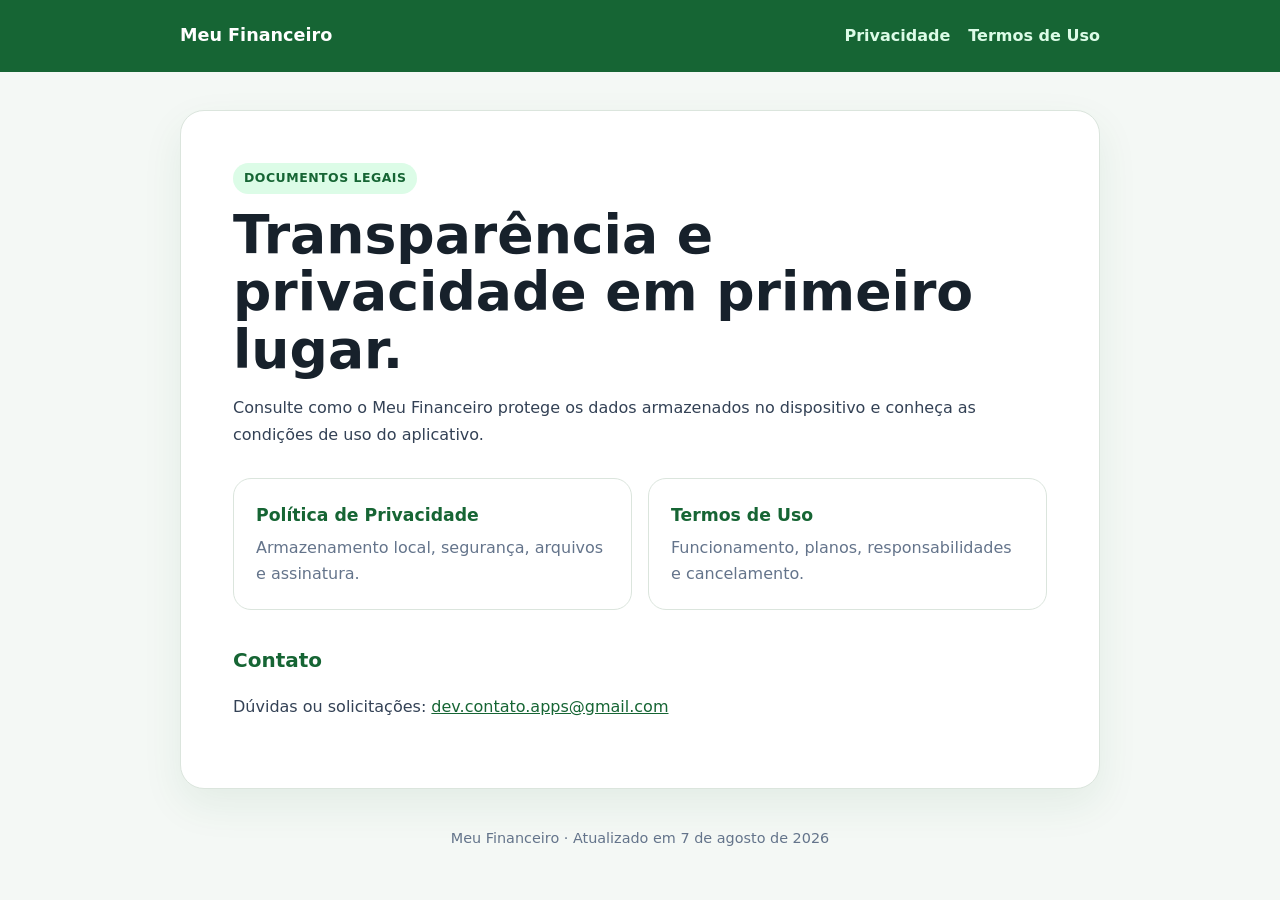
==== index.html @ 3525b660 "Publica política de privacidade e termos de uso" ====
<!doctype html>
<html lang="pt-BR">
<head>
  <meta charset="utf-8">
  <meta name="viewport" content="width=device-width, initial-scale=1">
  <meta name="description" content="Política de Privacidade e Termos de Uso do aplicativo Meu Financeiro.">
  <title>Meu Financeiro — Documentos legais</title>
  <link rel="stylesheet" href="./styles.css">
</head>
<body>
  <header><div class="header-inner"><a class="brand" href="./">Meu Financeiro</a><nav aria-label="Documentos"><a href="./privacidade/">Privacidade</a><a href="./termos/">Termos de Uso</a></nav></div></header>
  <main>
    <span class="eyebrow">Documentos legais</span>
    <h1>Transparência e privacidade em primeiro lugar.</h1>
    <p>Consulte como o Meu Financeiro protege os dados armazenados no dispositivo e conheça as condições de uso do aplicativo.</p>
    <div class="cards">
      <a class="card" href="./privacidade/"><strong>Política de Privacidade</strong><span>Armazenamento local, segurança, arquivos e assinatura.</span></a>
      <a class="card" href="./termos/"><strong>Termos de Uso</strong><span>Funcionamento, planos, responsabilidades e cancelamento.</span></a>
    </div>
    <h2>Contato</h2>
    <p>Dúvidas ou solicitações: <a href="mailto:dev.contato.apps@gmail.com">dev.contato.apps@gmail.com</a></p>
  </main>
  <footer>Meu Financeiro · Atualizado em 7 de agosto de 2026</footer>
</body>
</html>
---- styles.css ----
:root {
  color-scheme: light;
  --green: #166534;
  --green-light: #dcfce7;
  --ink: #17212b;
  --muted: #64748b;
  --line: #dbe5dd;
  --paper: #ffffff;
  --background: #f4f8f5;
}

* { box-sizing: border-box; }

body {
  margin: 0;
  background: var(--background);
  color: var(--ink);
  font-family: Inter, ui-sans-serif, system-ui, -apple-system, BlinkMacSystemFont, "Segoe UI", sans-serif;
  line-height: 1.65;
}

header {
  background: var(--green);
  color: white;
}

.header-inner,
main,
footer {
  width: min(920px, calc(100% - 32px));
  margin: 0 auto;
}

.header-inner {
  display: flex;
  align-items: center;
  justify-content: space-between;
  gap: 20px;
  min-height: 72px;
}

.brand {
  color: white;
  font-size: 1.1rem;
  font-weight: 800;
  text-decoration: none;
}

nav { display: flex; gap: 18px; }
nav a { color: #dcfce7; font-weight: 700; text-decoration: none; }
nav a:hover, nav a:focus-visible { color: white; text-decoration: underline; }

main {
  margin-top: 38px;
  margin-bottom: 38px;
  padding: clamp(24px, 5vw, 52px);
  background: var(--paper);
  border: 1px solid var(--line);
  border-radius: 24px;
  box-shadow: 0 16px 40px rgba(22, 101, 52, 0.08);
}

.eyebrow {
  display: inline-block;
  margin-bottom: 12px;
  padding: 5px 11px;
  border-radius: 999px;
  background: var(--green-light);
  color: var(--green);
  font-size: 0.78rem;
  font-weight: 800;
  letter-spacing: 0.04em;
  text-transform: uppercase;
}

h1 { margin: 0 0 12px; font-size: clamp(2rem, 6vw, 3.35rem); line-height: 1.08; }
h2 { margin-top: 34px; color: var(--green); font-size: 1.25rem; }
p, li { color: #334155; }
.updated { color: var(--muted); font-size: 0.92rem; }

.cards {
  display: grid;
  grid-template-columns: repeat(2, minmax(0, 1fr));
  gap: 16px;
  margin-top: 30px;
}

.card {
  display: block;
  padding: 22px;
  border: 1px solid var(--line);
  border-radius: 18px;
  color: var(--ink);
  text-decoration: none;
}

.card:hover, .card:focus-visible { border-color: var(--green); background: #f7fff9; }
.card strong { display: block; color: var(--green); font-size: 1.08rem; margin-bottom: 5px; }
.card span { color: var(--muted); }

a { color: var(--green); }
footer { padding: 0 0 38px; color: var(--muted); text-align: center; font-size: 0.9rem; }

@media (max-width: 640px) {
  .header-inner { align-items: flex-start; flex-direction: column; padding: 18px 0; }
  nav { flex-wrap: wrap; gap: 10px 16px; }
  main { margin-top: 20px; border-radius: 18px; }
  .cards { grid-template-columns: 1fr; }
}
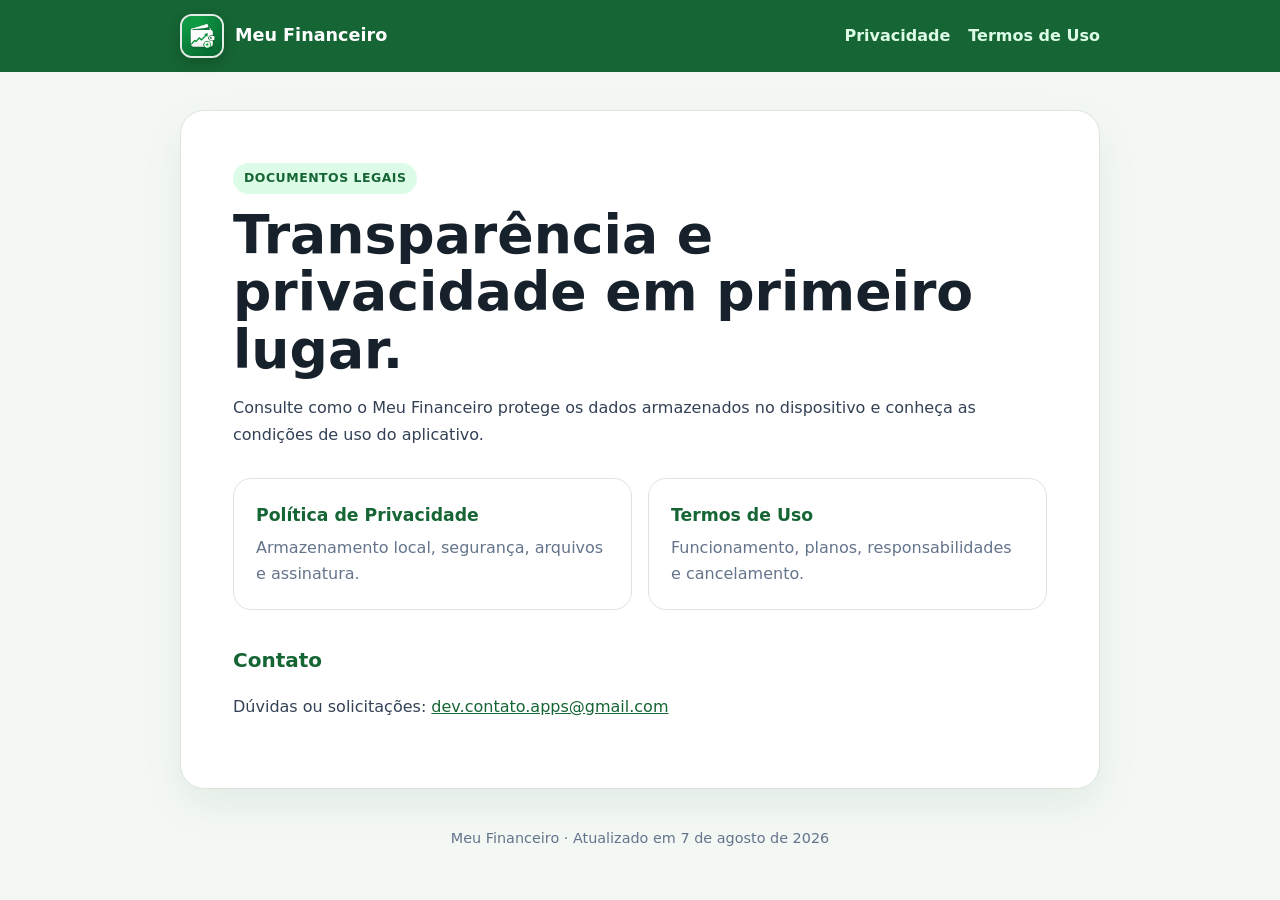
==== commit 7d7b6694: "Adiciona logo ao site" ====
--- a/index.html
+++ b/index.html
@@ -5,10 +5,11 @@
   <meta name="viewport" content="width=device-width, initial-scale=1">
   <meta name="description" content="Política de Privacidade e Termos de Uso do aplicativo Meu Financeiro.">
   <title>Meu Financeiro — Documentos legais</title>
+  <link rel="icon" type="image/png" href="./logo.png">
   <link rel="stylesheet" href="./styles.css">
 </head>
 <body>
-  <header><div class="header-inner"><a class="brand" href="./">Meu Financeiro</a><nav aria-label="Documentos"><a href="./privacidade/">Privacidade</a><a href="./termos/">Termos de Uso</a></nav></div></header>
+  <header><div class="header-inner"><a class="brand" href="./"><img src="./logo.png" alt="" width="44" height="44"><span>Meu Financeiro</span></a><nav aria-label="Documentos"><a href="./privacidade/">Privacidade</a><a href="./termos/">Termos de Uso</a></nav></div></header>
   <main>
     <span class="eyebrow">Documentos legais</span>
     <h1>Transparência e privacidade em primeiro lugar.</h1>
--- a/styles.css
+++ b/styles.css
@@ -40,10 +40,22 @@
 }
 
 .brand {
+  display: inline-flex;
+  align-items: center;
+  gap: 11px;
   color: white;
   font-size: 1.1rem;
   font-weight: 800;
   text-decoration: none;
+}
+
+.brand img {
+  display: block;
+  width: 44px;
+  height: 44px;
+  border: 2px solid rgba(255, 255, 255, 0.88);
+  border-radius: 12px;
+  box-shadow: 0 5px 14px rgba(0, 0, 0, 0.18);
 }
 
 nav { display: flex; gap: 18px; }
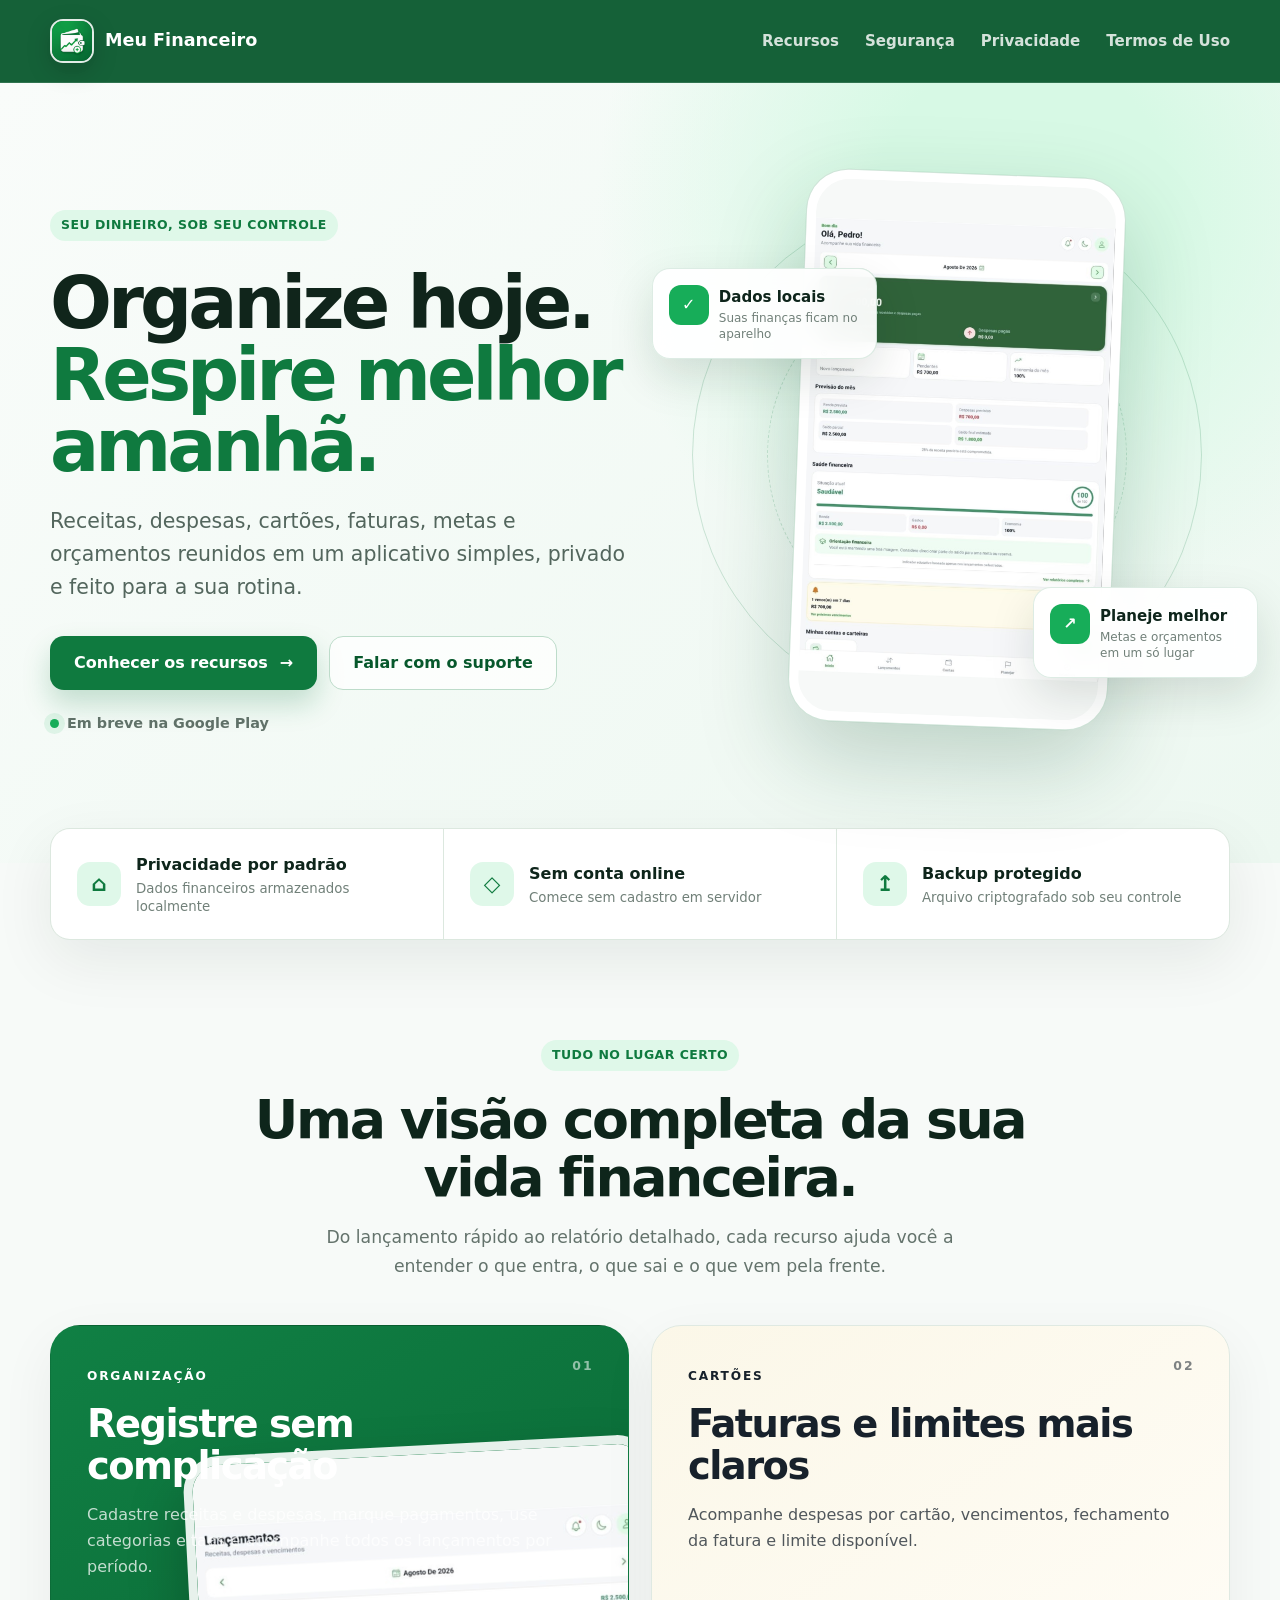
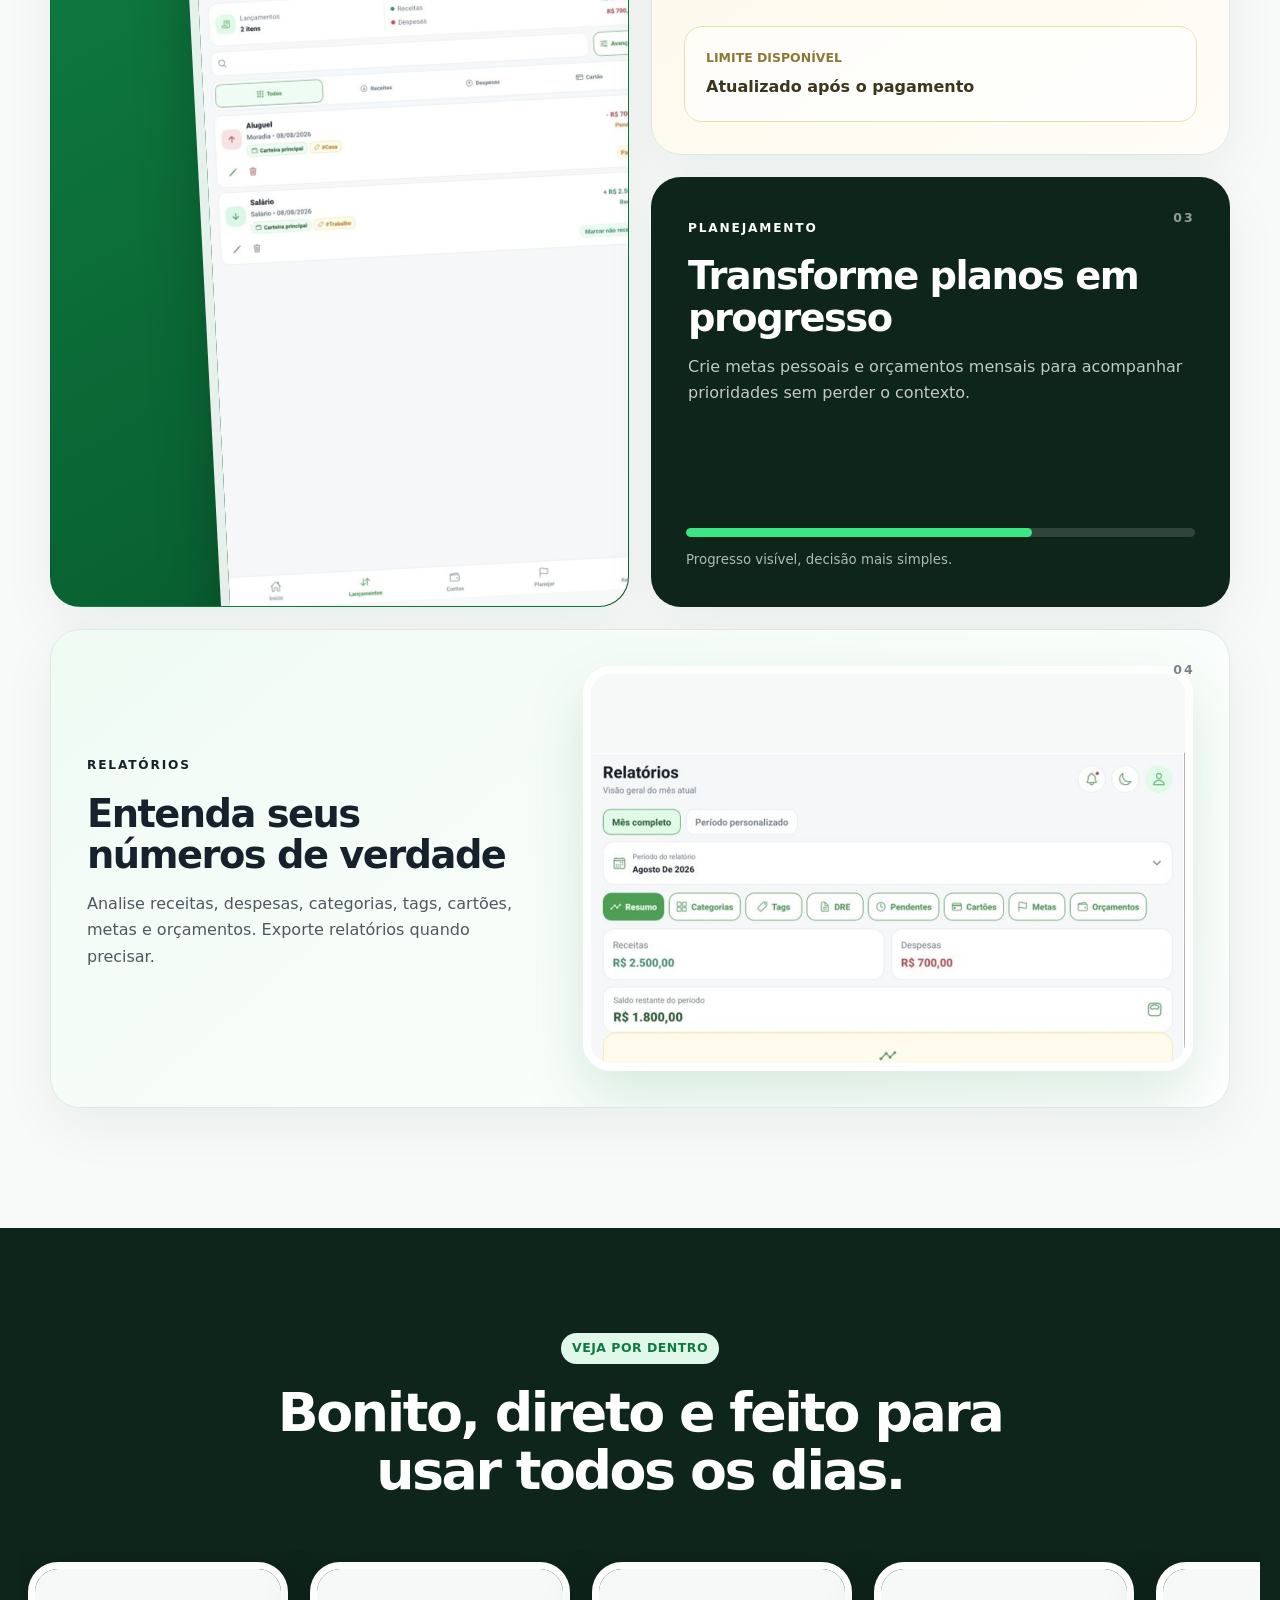
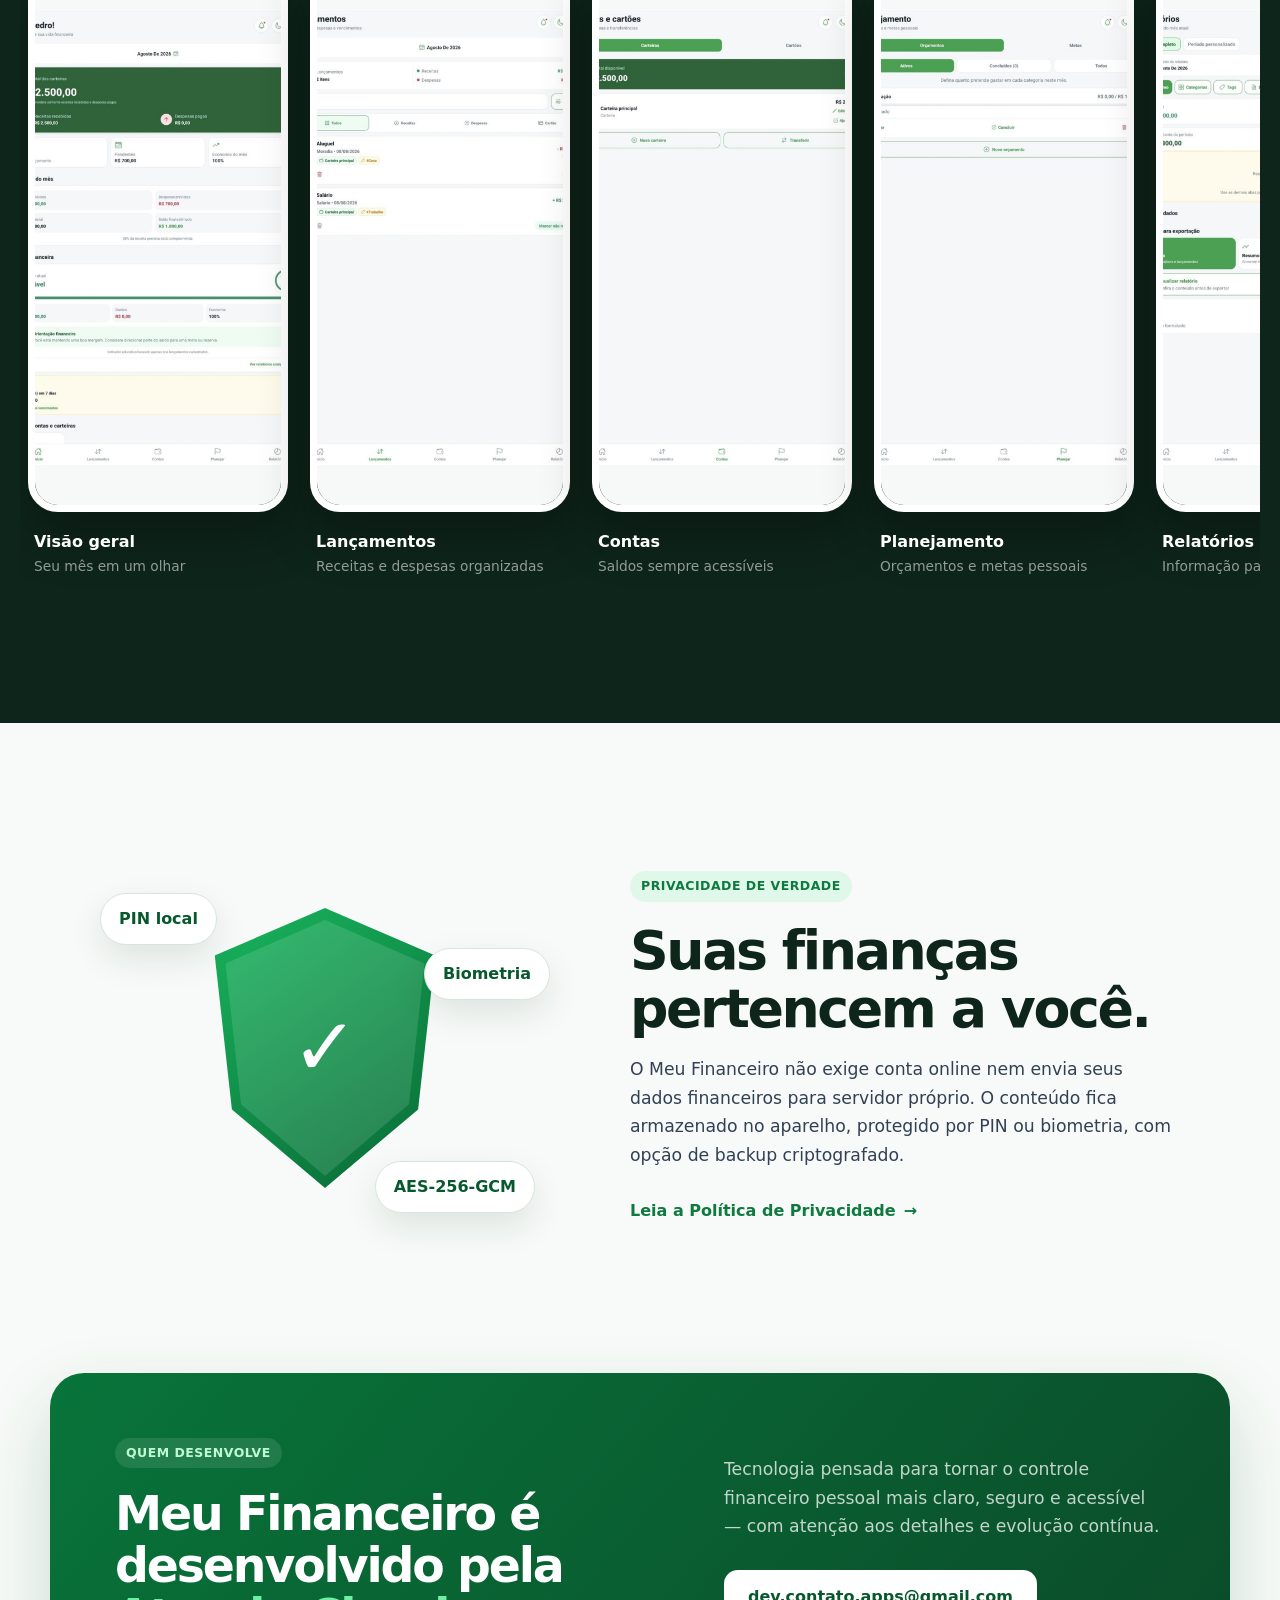
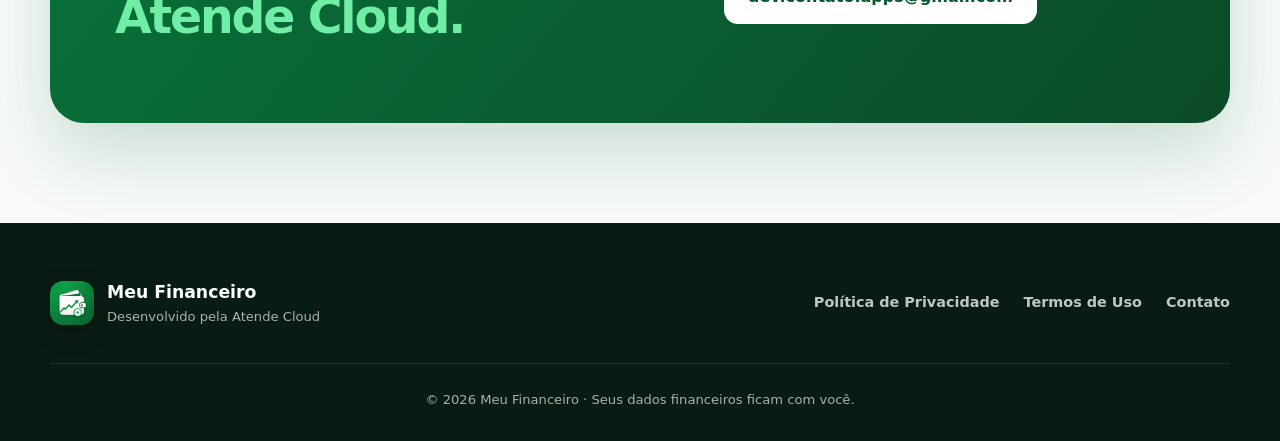
==== commit c7896642: "Renova pagina inicial com telas do aplicativo" ====
--- a/index.html
+++ b/index.html
@@ -3,24 +3,136 @@
 <head>
   <meta charset="utf-8">
   <meta name="viewport" content="width=device-width, initial-scale=1">
-  <meta name="description" content="Política de Privacidade e Termos de Uso do aplicativo Meu Financeiro.">
-  <title>Meu Financeiro — Documentos legais</title>
+  <meta name="description" content="Meu Financeiro: controle receitas, despesas, cartões, metas e orçamentos com dados armazenados no seu aparelho.">
+  <meta name="theme-color" content="#0f7a3f">
+  <title>Meu Financeiro — Seu dinheiro, sob seu controle</title>
   <link rel="icon" type="image/png" href="./logo.png">
   <link rel="stylesheet" href="./styles.css">
 </head>
-<body>
-  <header><div class="header-inner"><a class="brand" href="./"><img src="./logo.png" alt="" width="44" height="44"><span>Meu Financeiro</span></a><nav aria-label="Documentos"><a href="./privacidade/">Privacidade</a><a href="./termos/">Termos de Uso</a></nav></div></header>
-  <main>
-    <span class="eyebrow">Documentos legais</span>
-    <h1>Transparência e privacidade em primeiro lugar.</h1>
-    <p>Consulte como o Meu Financeiro protege os dados armazenados no dispositivo e conheça as condições de uso do aplicativo.</p>
-    <div class="cards">
-      <a class="card" href="./privacidade/"><strong>Política de Privacidade</strong><span>Armazenamento local, segurança, arquivos e assinatura.</span></a>
-      <a class="card" href="./termos/"><strong>Termos de Uso</strong><span>Funcionamento, planos, responsabilidades e cancelamento.</span></a>
+<body class="home-page">
+  <header class="site-header">
+    <div class="header-inner">
+      <a class="brand" href="./" aria-label="Meu Financeiro — página inicial">
+        <img src="./logo.png" alt="Logo Meu Financeiro" width="44" height="44">
+        <span>Meu Financeiro</span>
+      </a>
+      <nav aria-label="Navegação principal">
+        <a href="#recursos">Recursos</a>
+        <a href="#seguranca">Segurança</a>
+        <a href="./privacidade/">Privacidade</a>
+        <a href="./termos/">Termos de Uso</a>
+      </nav>
     </div>
-    <h2>Contato</h2>
-    <p>Dúvidas ou solicitações: <a href="mailto:dev.contato.apps@gmail.com">dev.contato.apps@gmail.com</a></p>
+  </header>
+
+  <main class="home-main">
+    <section class="hero" aria-labelledby="hero-title">
+      <div class="hero-copy">
+        <span class="eyebrow">Seu dinheiro, sob seu controle</span>
+        <h1 id="hero-title">Organize hoje.<br><span>Respire melhor amanhã.</span></h1>
+        <p class="hero-text">Receitas, despesas, cartões, faturas, metas e orçamentos reunidos em um aplicativo simples, privado e feito para a sua rotina.</p>
+        <div class="hero-actions">
+          <a class="button button-primary" href="#recursos">Conhecer os recursos <span aria-hidden="true">→</span></a>
+          <a class="button button-secondary" href="mailto:dev.contato.apps@gmail.com">Falar com o suporte</a>
+        </div>
+        <div class="store-note"><span class="status-dot" aria-hidden="true"></span> Em breve na Google Play</div>
+      </div>
+      <div class="hero-visual" aria-label="Tela inicial do aplicativo Meu Financeiro">
+        <div class="orbit orbit-one"></div>
+        <div class="orbit orbit-two"></div>
+        <div class="phone-frame phone-main">
+          <img src="./assets/tela-inicio.jpg" alt="Painel inicial do Meu Financeiro com saldo, previsão e saúde financeira">
+        </div>
+        <div class="floating-card floating-safe"><span>✓</span><strong>Dados locais</strong><small>Suas finanças ficam no aparelho</small></div>
+        <div class="floating-card floating-plan"><span>↗</span><strong>Planeje melhor</strong><small>Metas e orçamentos em um só lugar</small></div>
+      </div>
+    </section>
+
+    <section class="trust-strip" aria-label="Diferenciais do aplicativo">
+      <article><span class="trust-icon">⌂</span><div><strong>Privacidade por padrão</strong><small>Dados financeiros armazenados localmente</small></div></article>
+      <article><span class="trust-icon">◇</span><div><strong>Sem conta online</strong><small>Comece sem cadastro em servidor</small></div></article>
+      <article><span class="trust-icon">↥</span><div><strong>Backup protegido</strong><small>Arquivo criptografado sob seu controle</small></div></article>
+    </section>
+
+    <section class="section-heading" id="recursos">
+      <span class="eyebrow">Tudo no lugar certo</span>
+      <h2>Uma visão completa da sua vida financeira.</h2>
+      <p>Do lançamento rápido ao relatório detalhado, cada recurso ajuda você a entender o que entra, o que sai e o que vem pela frente.</p>
+    </section>
+
+    <section class="feature-grid" aria-label="Principais recursos">
+      <article class="feature-card feature-large green-card">
+        <span class="feature-number">01</span>
+        <div class="feature-copy"><span class="feature-tag">Organização</span><h3>Registre sem complicação</h3><p>Cadastre receitas e despesas, marque pagamentos, use categorias e tags e acompanhe todos os lançamentos por período.</p></div>
+        <img src="./assets/tela-lancamentos.jpg" alt="Lista de lançamentos financeiros no aplicativo">
+      </article>
+      <article class="feature-card soft-card">
+        <span class="feature-number">02</span>
+        <span class="feature-tag">Cartões</span>
+        <h3>Faturas e limites mais claros</h3>
+        <p>Acompanhe despesas por cartão, vencimentos, fechamento da fatura e limite disponível.</p>
+        <div class="mini-card"><span>Limite disponível</span><strong>Atualizado após o pagamento</strong></div>
+      </article>
+      <article class="feature-card dark-card">
+        <span class="feature-number">03</span>
+        <span class="feature-tag">Planejamento</span>
+        <h3>Transforme planos em progresso</h3>
+        <p>Crie metas pessoais e orçamentos mensais para acompanhar prioridades sem perder o contexto.</p>
+        <div class="progress-demo"><span><i></i></span><small>Progresso visível, decisão mais simples.</small></div>
+      </article>
+      <article class="feature-card feature-wide report-card">
+        <div class="feature-copy"><span class="feature-number">04</span><span class="feature-tag">Relatórios</span><h3>Entenda seus números de verdade</h3><p>Analise receitas, despesas, categorias, tags, cartões, metas e orçamentos. Exporte relatórios quando precisar.</p></div>
+        <img src="./assets/tela-relatorios.jpg" alt="Relatórios financeiros do Meu Financeiro">
+      </article>
+    </section>
+
+    <section class="screens-section" aria-labelledby="screens-title">
+      <div class="section-heading compact">
+        <span class="eyebrow">Veja por dentro</span>
+        <h2 id="screens-title">Bonito, direto e feito para usar todos os dias.</h2>
+      </div>
+      <div class="screens-track">
+        <figure><img src="./assets/tela-inicio.jpg" alt="Tela inicial do Meu Financeiro"><figcaption><strong>Visão geral</strong><span>Seu mês em um olhar</span></figcaption></figure>
+        <figure><img src="./assets/tela-lancamentos.jpg" alt="Tela de lançamentos do Meu Financeiro"><figcaption><strong>Lançamentos</strong><span>Receitas e despesas organizadas</span></figcaption></figure>
+        <figure><img src="./assets/tela-contas.jpg" alt="Tela de contas e carteiras do Meu Financeiro"><figcaption><strong>Contas</strong><span>Saldos sempre acessíveis</span></figcaption></figure>
+        <figure><img src="./assets/tela-planejamento.jpg" alt="Tela de planejamento do Meu Financeiro"><figcaption><strong>Planejamento</strong><span>Orçamentos e metas pessoais</span></figcaption></figure>
+        <figure><img src="./assets/tela-relatorios.jpg" alt="Tela de relatórios do Meu Financeiro"><figcaption><strong>Relatórios</strong><span>Informação para decidir melhor</span></figcaption></figure>
+      </div>
+    </section>
+
+    <section class="security-section" id="seguranca">
+      <div class="security-visual">
+        <div class="shield" aria-hidden="true"><span>✓</span></div>
+        <div class="security-pill pill-one">PIN local</div>
+        <div class="security-pill pill-two">Biometria</div>
+        <div class="security-pill pill-three">AES-256-GCM</div>
+      </div>
+      <div class="security-copy">
+        <span class="eyebrow">Privacidade de verdade</span>
+        <h2>Suas finanças pertencem a você.</h2>
+        <p>O Meu Financeiro não exige conta online nem envia seus dados financeiros para servidor próprio. O conteúdo fica armazenado no aparelho, protegido por PIN ou biometria, com opção de backup criptografado.</p>
+        <a class="text-link" href="./privacidade/">Leia a Política de Privacidade <span aria-hidden="true">→</span></a>
+      </div>
+    </section>
+
+    <section class="developer-section">
+      <div>
+        <span class="eyebrow eyebrow-light">Quem desenvolve</span>
+        <h2>Meu Financeiro é desenvolvido pela <span>Atende Cloud.</span></h2>
+      </div>
+      <div class="developer-copy">
+        <p>Tecnologia pensada para tornar o controle financeiro pessoal mais claro, seguro e acessível — com atenção aos detalhes e evolução contínua.</p>
+        <a class="button button-light" href="mailto:dev.contato.apps@gmail.com">dev.contato.apps@gmail.com</a>
+      </div>
+    </section>
   </main>
-  <footer>Meu Financeiro · Atualizado em 7 de agosto de 2026</footer>
+
+  <footer class="site-footer">
+    <div class="footer-inner">
+      <div class="footer-brand"><img src="./logo.png" alt="" width="44" height="44"><div><strong>Meu Financeiro</strong><span>Desenvolvido pela Atende Cloud</span></div></div>
+      <div class="footer-links"><a href="./privacidade/">Política de Privacidade</a><a href="./termos/">Termos de Uso</a><a href="mailto:dev.contato.apps@gmail.com">Contato</a></div>
+    </div>
+    <div class="footer-bottom">© 2026 Meu Financeiro · Seus dados financeiros ficam com você.</div>
+  </footer>
 </body>
 </html>
--- a/styles.css
+++ b/styles.css
@@ -47,6 +47,7 @@
   font-size: 1.1rem;
   font-weight: 800;
   text-decoration: none;
+  white-space: nowrap;
 }
 
 .brand img {
@@ -119,3 +120,163 @@
   main { margin-top: 20px; border-radius: 18px; }
   .cards { grid-template-columns: 1fr; }
 }
+
+/* Página inicial */
+.home-page {
+  --home-green: #0f7a3f;
+  --home-green-deep: #07582c;
+  --home-green-bright: #17ad59;
+  --home-mint: #dff8e9;
+  --home-cream: #fbf7e8;
+  --home-dark: #0e251b;
+  overflow-x: hidden;
+  background: #f7faf8;
+}
+
+.home-page .site-header {
+  position: sticky;
+  z-index: 20;
+  top: 0;
+  background: rgba(7, 88, 44, 0.94);
+  border-bottom: 1px solid rgba(255,255,255,.12);
+  backdrop-filter: blur(16px);
+}
+
+.home-page .header-inner { width: min(1180px, calc(100% - 40px)); min-height: 82px; }
+.home-page .brand img, .home-page .footer-brand img { border-radius: 13px; box-shadow: 0 8px 24px rgba(0,0,0,.18); }
+.home-page nav { gap: 26px; }
+.home-page nav a { color: rgba(255,255,255,.82); font-size: .94rem; }
+
+.home-main { width: 100%; margin: 0; padding: 0; background: transparent; border: 0; border-radius: 0; box-shadow: none; }
+.hero { display: grid; grid-template-columns: 1.02fr .98fr; align-items: center; min-height: 730px; padding: 80px max(40px, calc((100vw - 1180px)/2)); background: radial-gradient(circle at 80% 15%, #d7f9e5 0 12%, transparent 35%), linear-gradient(135deg,#f9fcfa 0%,#edf8f1 100%); overflow: hidden; }
+.hero-copy { position: relative; z-index: 2; max-width: 620px; }
+.hero h1 { max-width: 670px; margin: 14px 0 24px; color: #10251b; font-size: clamp(3.1rem, 5.7vw, 5.25rem); letter-spacing: -.055em; line-height: .98; }
+.hero h1 span { color: var(--home-green); }
+.hero-text { max-width: 580px; color: #53665d; font-size: clamp(1.08rem, 1.6vw, 1.3rem); line-height: 1.6; }
+.hero-actions { display: flex; flex-wrap: wrap; gap: 12px; margin: 32px 0 22px; }
+.button { display: inline-flex; align-items: center; justify-content: center; gap: 12px; min-height: 54px; padding: 0 23px; border: 1px solid transparent; border-radius: 14px; font-weight: 800; text-decoration: none; transition: transform .2s ease, box-shadow .2s ease, background .2s ease; }
+.button:hover { transform: translateY(-2px); }
+.button-primary { color: #fff; background: var(--home-green); box-shadow: 0 14px 28px rgba(15,122,63,.22); }
+.button-primary:hover { background: var(--home-green-deep); }
+.button-secondary { color: var(--home-green-deep); background: rgba(255,255,255,.76); border-color: #bddcca; }
+.store-note { display: flex; align-items: center; gap: 8px; color: #607168; font-size: .9rem; font-weight: 700; }
+.status-dot { width: 9px; height: 9px; border-radius: 50%; background: var(--home-green-bright); box-shadow: 0 0 0 6px rgba(23,173,89,.1); }
+
+.hero-visual { position: relative; min-height: 620px; }
+.phone-frame { position: absolute; z-index: 3; width: 320px; padding: 9px; overflow: hidden; border: 1px solid rgba(15,122,63,.2); border-radius: 42px; background: #fff; box-shadow: 0 35px 90px rgba(10,73,39,.22); }
+.phone-frame img { display: block; width: 100%; border-radius: 34px; }
+.phone-main { top: 10px; left: 50%; transform: translateX(-45%) rotate(2.2deg); }
+.orbit { position: absolute; border: 1px solid rgba(15,122,63,.18); border-radius: 50%; }
+.orbit-one { top: 6%; left: 7%; width: 510px; height: 510px; }
+.orbit-two { top: 18%; left: 20%; width: 360px; height: 360px; border-style: dashed; }
+.floating-card { position: absolute; z-index: 5; display: grid; grid-template-columns: 40px 1fr; column-gap: 10px; width: 225px; padding: 16px; border: 1px solid rgba(15,122,63,.14); border-radius: 18px; background: rgba(255,255,255,.94); box-shadow: 0 18px 45px rgba(14,37,27,.13); backdrop-filter: blur(14px); }
+.floating-card > span { grid-row: span 2; display: grid; place-items: center; width: 40px; height: 40px; border-radius: 12px; color: #fff; background: var(--home-green-bright); font-weight: 900; }
+.floating-card strong { color: var(--home-dark); font-size: .94rem; }
+.floating-card small { color: #718079; font-size: .75rem; line-height: 1.35; }
+.floating-safe { top: 105px; left: 0; }
+.floating-plan { right: -28px; bottom: 105px; }
+
+.trust-strip { display: grid; grid-template-columns: repeat(3,1fr); gap: 1px; width: min(1180px,calc(100% - 40px)); margin: -35px auto 100px; overflow: hidden; border: 1px solid #dce8df; border-radius: 20px; background: #dce8df; box-shadow: 0 20px 60px rgba(14,37,27,.08); }
+.trust-strip article { display: flex; align-items: center; gap: 15px; padding: 23px 26px; background: #fff; }
+.trust-icon { display: grid; flex: 0 0 44px; place-items: center; width: 44px; height: 44px; border-radius: 13px; color: var(--home-green); background: var(--home-mint); font-size: 1.35rem; font-weight: 900; }
+.trust-strip strong,.trust-strip small { display: block; }
+.trust-strip strong { color: var(--home-dark); }
+.trust-strip small { margin-top: 2px; color: #718079; line-height: 1.35; }
+
+.section-heading { width: min(800px,calc(100% - 40px)); margin: 0 auto 45px; text-align: center; }
+.section-heading h2,.security-copy h2,.developer-section h2 { margin: 8px 0 16px; color: var(--home-dark); font-size: clamp(2.1rem,4.2vw,3.7rem); letter-spacing: -.045em; line-height: 1.08; }
+.section-heading p { max-width: 690px; margin: 0 auto; color: #64736c; font-size: 1.08rem; }
+.home-page .eyebrow { background: var(--home-mint); color: var(--home-green); }
+
+.feature-grid { display: grid; grid-template-columns: repeat(2,minmax(0,1fr)); gap: 22px; width: min(1180px,calc(100% - 40px)); margin: 0 auto 120px; }
+.feature-card { position: relative; min-height: 430px; padding: 36px; overflow: hidden; border: 1px solid #dfe9e2; border-radius: 30px; background: #fff; box-shadow: 0 18px 55px rgba(14,37,27,.06); }
+.feature-large { grid-row: span 2; min-height: 882px; }
+.feature-wide { grid-column: span 2; min-height: 470px; }
+.feature-number { position: absolute; top: 30px; right: 34px; font-size: .78rem; font-weight: 900; letter-spacing: .18em; opacity: .55; }
+.feature-tag { display: inline-block; color: currentColor; font-size: .76rem; font-weight: 900; letter-spacing: .15em; text-transform: uppercase; }
+.feature-card h3 { max-width: 510px; margin: 15px 0 12px; font-size: clamp(1.8rem,3vw,2.7rem); letter-spacing: -.04em; line-height: 1.07; }
+.feature-card p { max-width: 520px; color: inherit; opacity: .75; }
+.green-card { color: #fff; background: linear-gradient(150deg,#108044 0%,#07582c 100%); border-color: transparent; }
+.green-card .feature-copy { position: relative; z-index: 2; }
+.green-card img { position: absolute; right: -45px; bottom: -60px; width: 470px; border: 9px solid rgba(255,255,255,.9); border-radius: 36px; box-shadow: 0 30px 60px rgba(0,0,0,.24); transform: rotate(-3deg); }
+.soft-card { background: linear-gradient(145deg,#fbf7e8,#fffdf7); }
+.mini-card { position: absolute; right: 32px; bottom: 32px; left: 32px; padding: 21px; border: 1px solid #eadfaa; border-radius: 18px; background: rgba(255,255,255,.72); }
+.mini-card span,.mini-card strong { display: block; }
+.mini-card span { color: #8b7a34; font-size: .78rem; font-weight: 800; text-transform: uppercase; }
+.mini-card strong { margin-top: 5px; color: #3c361d; }
+.dark-card { color: #fff; background: var(--home-dark); border-color: transparent; }
+.progress-demo { position: absolute; right: 34px; bottom: 35px; left: 34px; }
+.progress-demo > span { display: block; height: 9px; overflow: hidden; border-radius: 9px; background: rgba(255,255,255,.14); }
+.progress-demo i { display: block; width: 68%; height: 100%; border-radius: inherit; background: #3de684; }
+.progress-demo small { display: block; margin-top: 12px; color: rgba(255,255,255,.68); }
+.report-card { display: grid; grid-template-columns: .85fr 1.15fr; align-items: center; gap: 45px; background: linear-gradient(140deg,#f0fbf4,#fff); }
+.report-card img { width: 100%; max-height: 405px; object-fit: cover; object-position: top; border: 8px solid #fff; border-radius: 28px; box-shadow: 0 25px 60px rgba(15,122,63,.15); }
+
+.screens-section { padding: 105px 0 115px; background: var(--home-dark); color: #fff; }
+.screens-section .section-heading h2 { color: #fff; }
+.screens-section .section-heading { margin-bottom: 50px; }
+.screens-track { display: grid; grid-template-columns: repeat(5,260px); gap: 22px; width: min-content; max-width: calc(100% - 40px); margin: 0 auto; overflow-x: auto; padding: 12px 8px 30px; scrollbar-color: #2daf68 transparent; }
+.screens-track figure { margin: 0; }
+.screens-track img { display: block; width: 260px; height: 550px; object-fit: cover; object-position: top; border: 7px solid #fff; border-radius: 30px; box-shadow: 0 24px 50px rgba(0,0,0,.3); }
+.screens-track figcaption { padding: 17px 6px 0; }
+.screens-track figcaption strong,.screens-track figcaption span { display: block; }
+.screens-track figcaption span { color: rgba(255,255,255,.55); font-size: .86rem; }
+
+.security-section { display: grid; grid-template-columns: .9fr 1.1fr; align-items: center; gap: 80px; width: min(1080px,calc(100% - 40px)); margin: 0 auto; padding: 130px 0; }
+.security-visual { position: relative; min-height: 390px; }
+.shield { position: absolute; top: 50%; left: 50%; display: grid; place-items: center; width: 245px; height: 280px; transform: translate(-50%,-50%); clip-path: polygon(50% 0,95% 17%,88% 72%,50% 100%,12% 72%,5% 17%); background: linear-gradient(145deg,#19b65e,#086734); box-shadow: 0 30px 60px rgba(15,122,63,.25); }
+.shield:before { position: absolute; inset: 12px; clip-path: inherit; background: rgba(255,255,255,.12); content: ""; }
+.shield span { position: relative; color: #fff; font-size: 5rem; font-weight: 900; }
+.security-pill { position: absolute; padding: 12px 18px; border: 1px solid #d7e6dc; border-radius: 999px; color: var(--home-green-deep); background: #fff; box-shadow: 0 14px 35px rgba(14,37,27,.1); font-weight: 800; }
+.pill-one { top: 40px; left: 0; }.pill-two { top: 95px; right: 0; }.pill-three { right: 15px; bottom: 30px; }
+.security-copy p { font-size: 1.08rem; }
+.text-link { display: inline-flex; gap: 8px; margin-top: 12px; color: var(--home-green); font-weight: 900; text-decoration: none; }
+
+.developer-section { display: grid; grid-template-columns: 1.1fr .9fr; gap: 70px; width: min(1180px,calc(100% - 40px)); margin: 0 auto 100px; padding: 65px; border-radius: 34px; color: #fff; background: linear-gradient(130deg,#08743a,#0b4a29); box-shadow: 0 30px 70px rgba(7,88,44,.18); }
+.developer-section h2 { color: #fff; font-size: clamp(2rem,3.7vw,3.35rem); }
+.developer-section h2 span { color: #70eea5; }
+.developer-section p { color: rgba(255,255,255,.75); font-size: 1.08rem; }
+.eyebrow-light { color: #bffbd5 !important; background: rgba(255,255,255,.1) !important; }
+.button-light { margin-top: 12px; color: var(--home-green-deep); background: #fff; }
+
+.site-footer { width: 100%; padding: 55px max(40px,calc((100vw - 1180px)/2)) 30px; color: rgba(255,255,255,.65); background: #091c14; text-align: left; }
+.footer-inner { display: flex; align-items: center; justify-content: space-between; gap: 30px; }
+.footer-brand { display: flex; align-items: center; gap: 13px; }
+.footer-brand strong,.footer-brand span { display: block; }
+.footer-brand strong { color: #fff; font-size: 1.08rem; }.footer-brand span { font-size: .82rem; }
+.footer-links { display: flex; flex-wrap: wrap; gap: 24px; }.footer-links a { color: rgba(255,255,255,.75); font-weight: 700; text-decoration: none; }
+.footer-bottom { margin-top: 35px; padding-top: 25px; border-top: 1px solid rgba(255,255,255,.09); text-align: center; font-size: .82rem; }
+
+@media (max-width: 980px) {
+  .home-page nav a:nth-child(-n+2) { display: none; }
+  .hero { grid-template-columns: 1fr; padding-top: 65px; }
+  .hero-copy { text-align: center; margin: 0 auto; }.hero-actions,.store-note { justify-content: center; }
+  .hero-visual { margin-top: 40px; }
+  .floating-safe { left: 8%; }.floating-plan { right: 4%; }
+  .trust-strip { grid-template-columns: 1fr; }
+  .feature-grid { grid-template-columns: 1fr; }.feature-large,.feature-wide { grid-column: auto; grid-row: auto; }.feature-large { min-height: 760px; }
+  .report-card { grid-template-columns: 1fr; }
+  .security-section,.developer-section { grid-template-columns: 1fr; }.security-copy { text-align: center; }.developer-section { gap: 25px; }
+}
+
+@media (max-width: 640px) {
+  .home-page .header-inner { flex-direction: row; align-items: center; width: calc(100% - 28px); min-height: 72px; padding: 0; }
+  .home-page .brand span { font-size: .86rem; }.home-page .brand img { width: 38px; height: 38px; }.home-page nav { flex-direction: column; gap: 2px; }.home-page nav a { font-size: .75rem; }
+  .hero { min-height: auto; padding: 55px 20px 30px; }.hero h1 { font-size: clamp(2.75rem,13vw,4rem); }.hero-visual { min-height: 560px; }.phone-frame { width: 285px; }.phone-main { left: 50%; transform: translateX(-50%) rotate(1deg); }
+  .floating-card { width: 190px; padding: 12px; }.floating-safe { top: 80px; left: -10px; }.floating-plan { right: -12px; bottom: 70px; }
+  .orbit-one { left: -35%; }.orbit-two { left: -8%; }
+  .trust-strip { width: calc(100% - 28px); margin-top: 0; margin-bottom: 75px; }
+  .section-heading { width: calc(100% - 32px); }.section-heading h2 { font-size: 2.35rem; }
+  .feature-grid { width: calc(100% - 28px); gap: 14px; margin-bottom: 80px; }.feature-card { min-height: 400px; padding: 27px; border-radius: 24px; }.feature-large { min-height: 650px; }.green-card img { width: 360px; right: -50px; }.feature-wide { min-height: auto; }.report-card { gap: 22px; }
+  .screens-section { padding: 80px 0; }.screens-track { max-width: calc(100% - 20px); grid-template-columns: repeat(5,235px); }.screens-track img { width: 235px; height: 500px; }
+  .security-section { gap: 25px; width: calc(100% - 32px); padding: 90px 0; }.security-visual { min-height: 350px; }.shield { width: 205px; height: 235px; }.security-pill { font-size: .8rem; }
+  .developer-section { width: calc(100% - 28px); margin-bottom: 60px; padding: 35px 27px; border-radius: 25px; }
+  .site-footer { padding: 45px 20px 25px; }.footer-inner { align-items: flex-start; flex-direction: column; }.footer-links { gap: 12px 18px; }
+}
+
+@media (prefers-reduced-motion: no-preference) {
+  .phone-main { animation: phone-float 5s ease-in-out infinite; }
+  .floating-card { animation: card-float 4.5s ease-in-out infinite; }.floating-plan { animation-delay: -2s; }
+  @keyframes phone-float { 0%,100% { margin-top: 0; } 50% { margin-top: -12px; } }
+  @keyframes card-float { 0%,100% { margin-top: 0; } 50% { margin-top: -8px; } }
+}
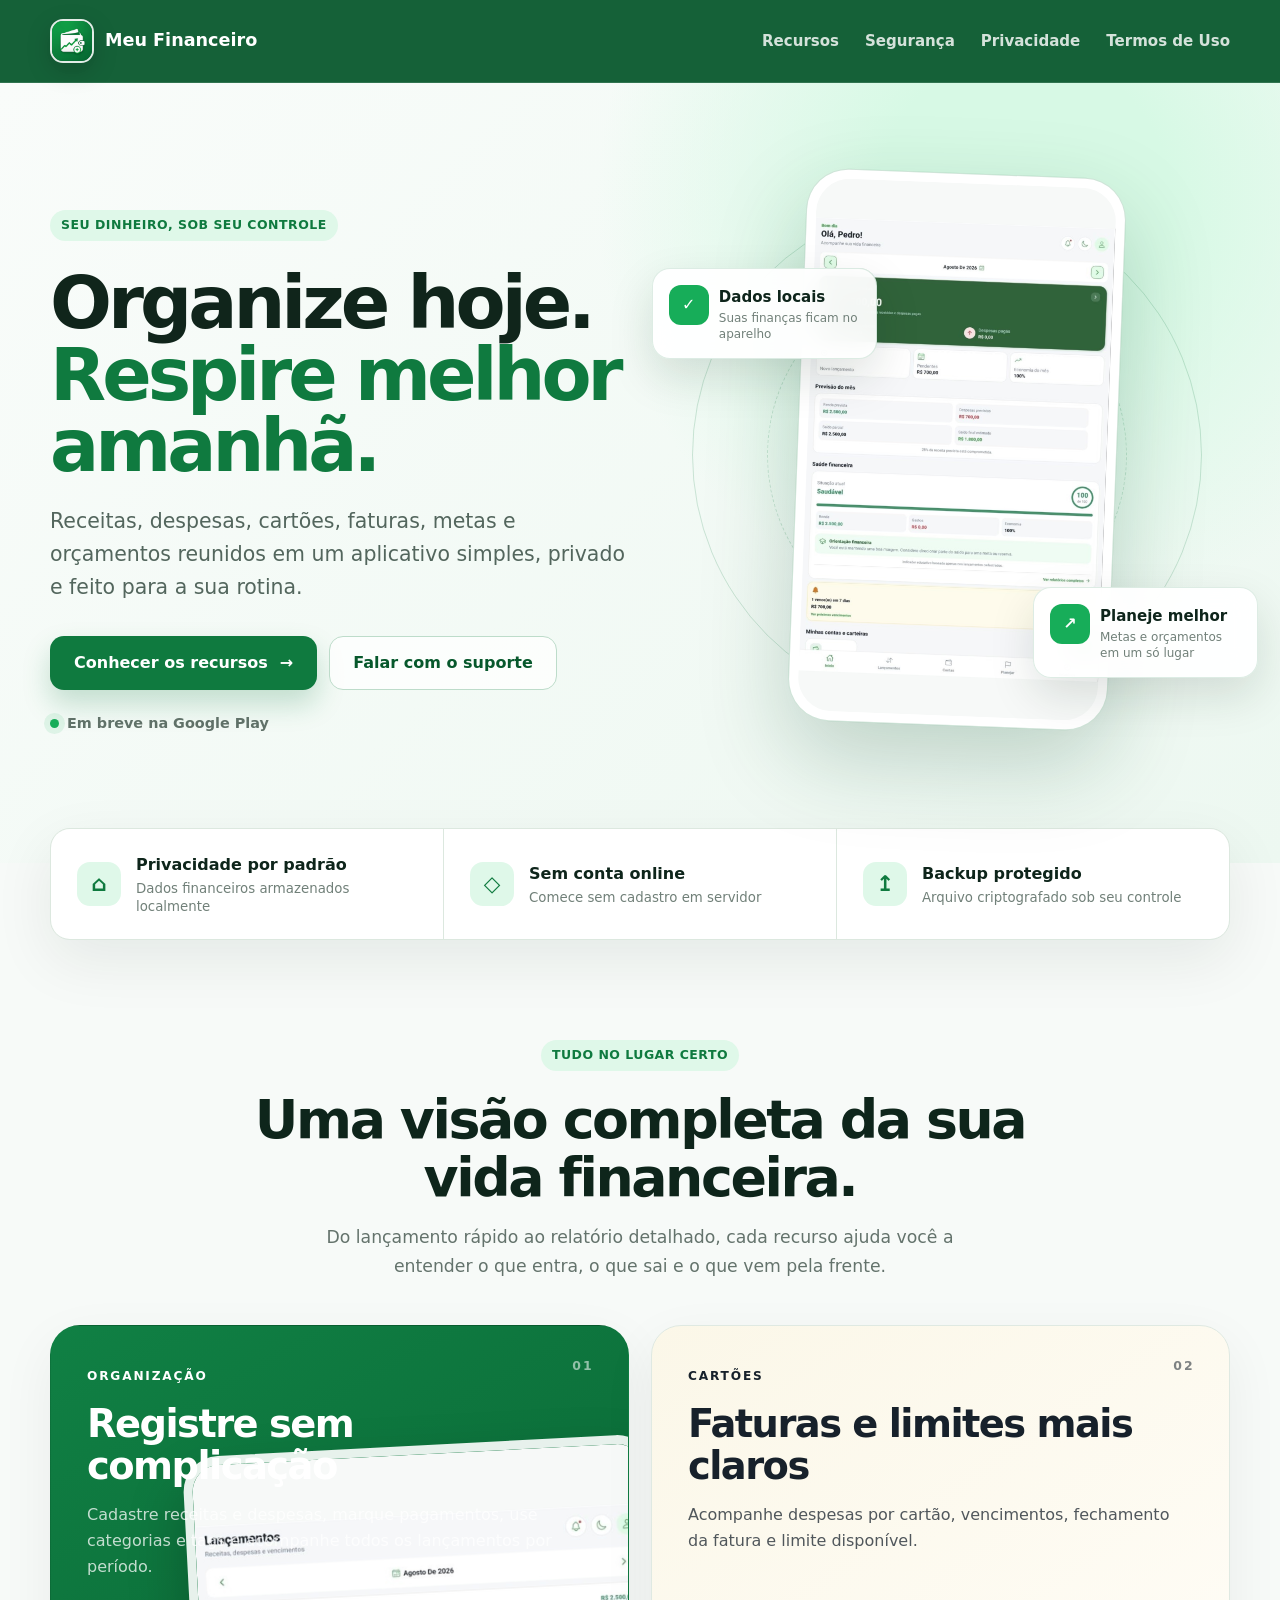
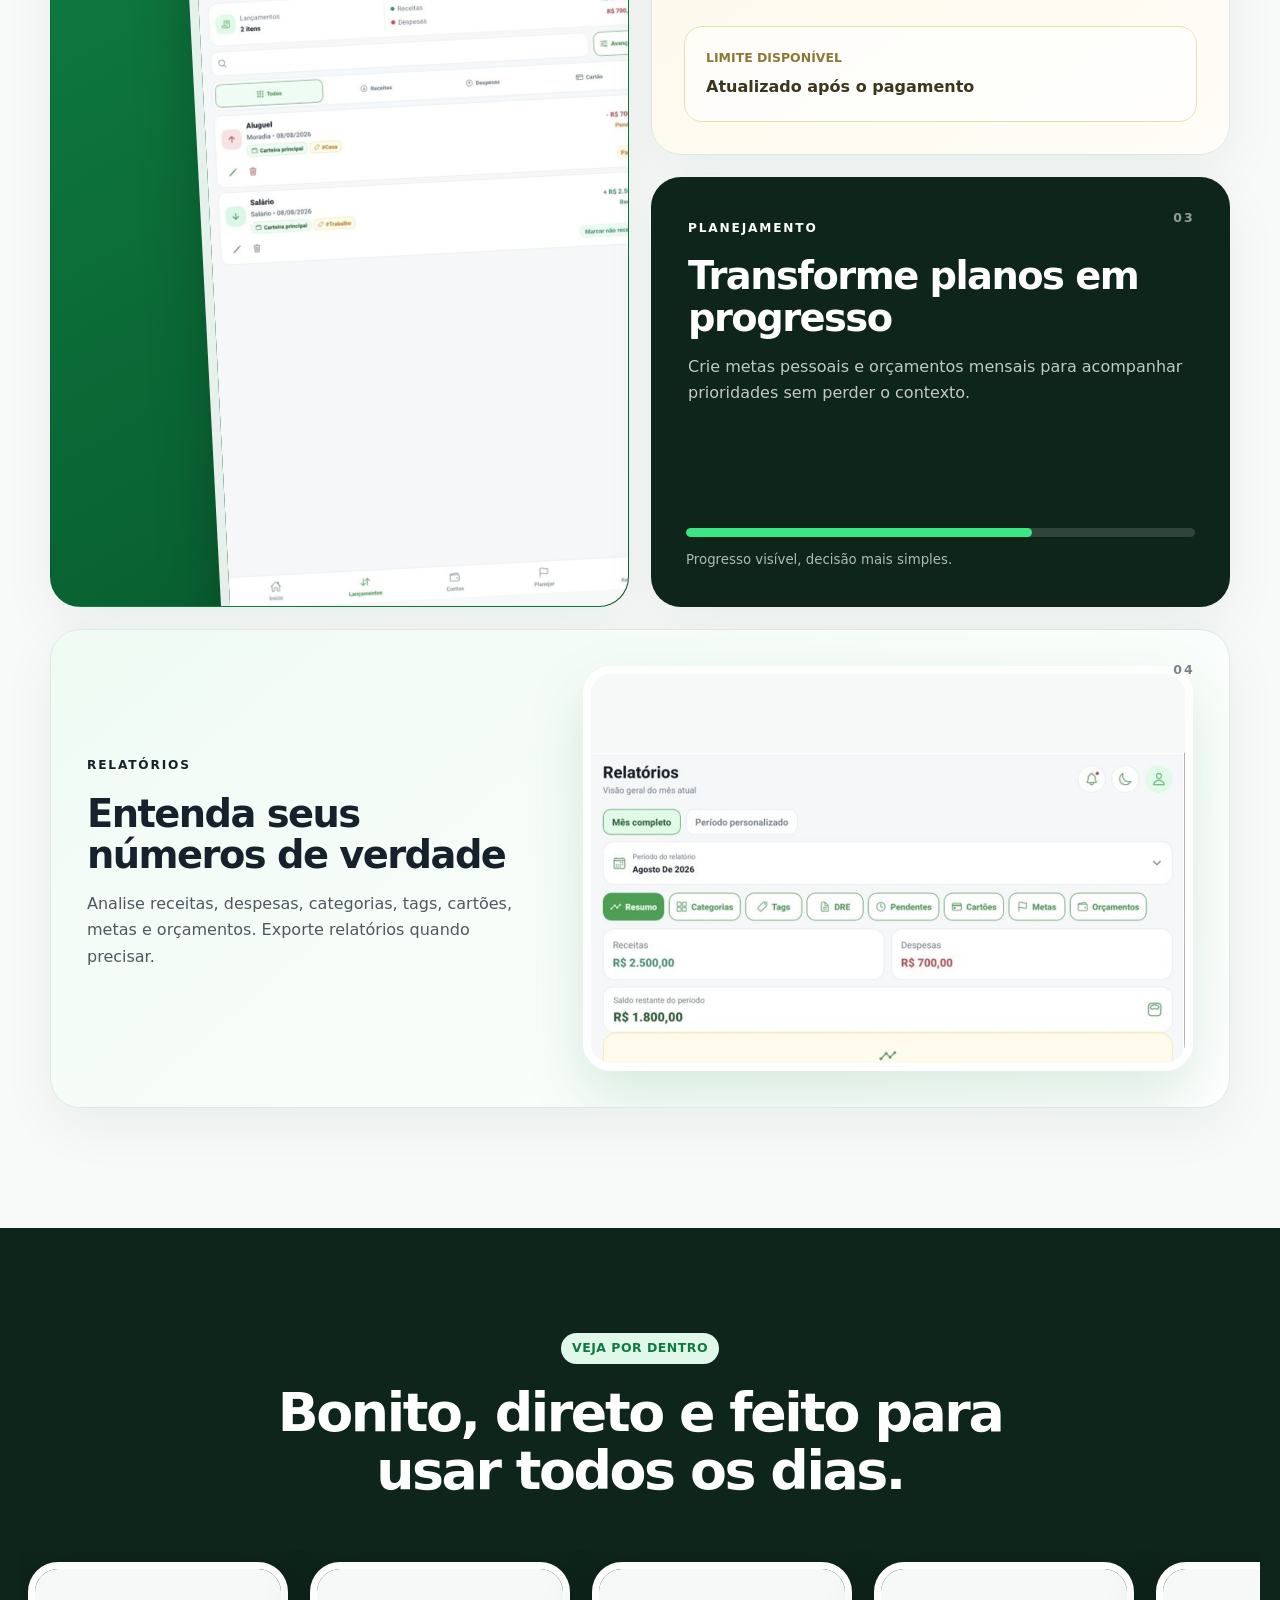
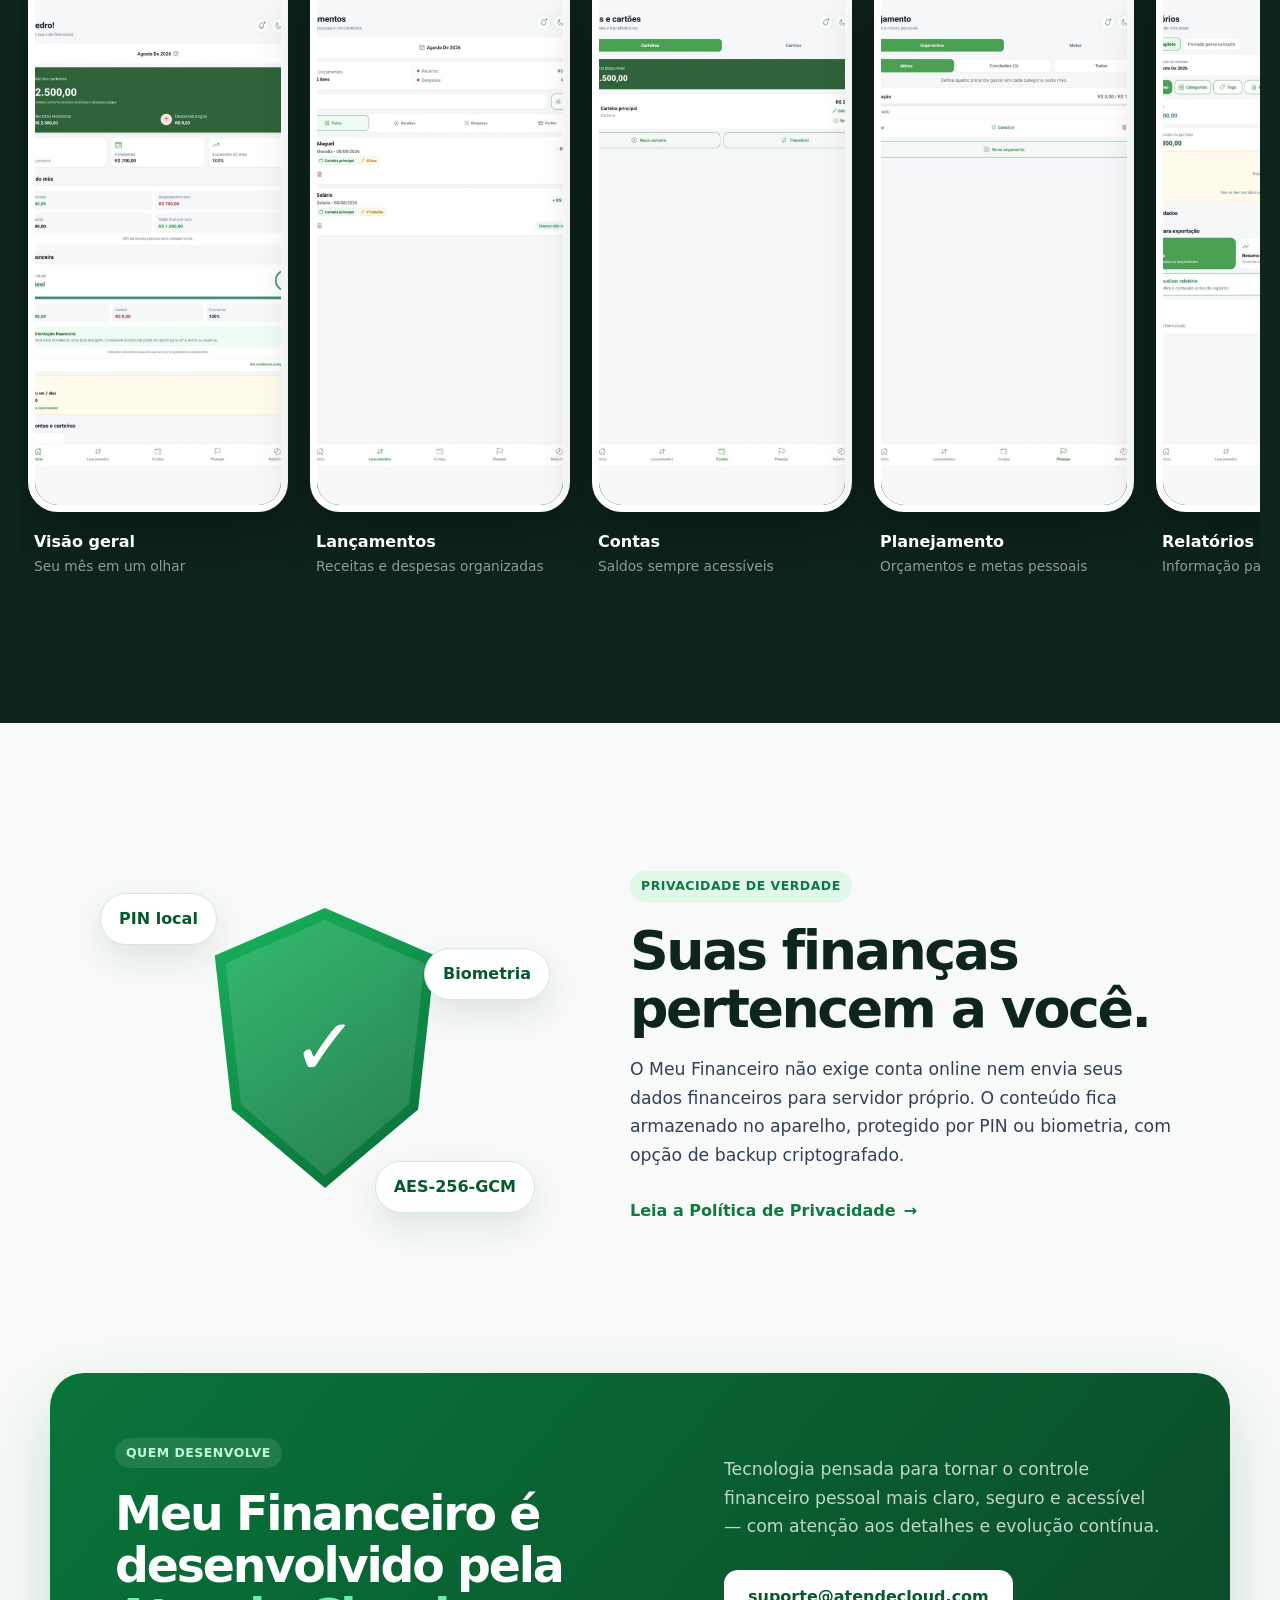
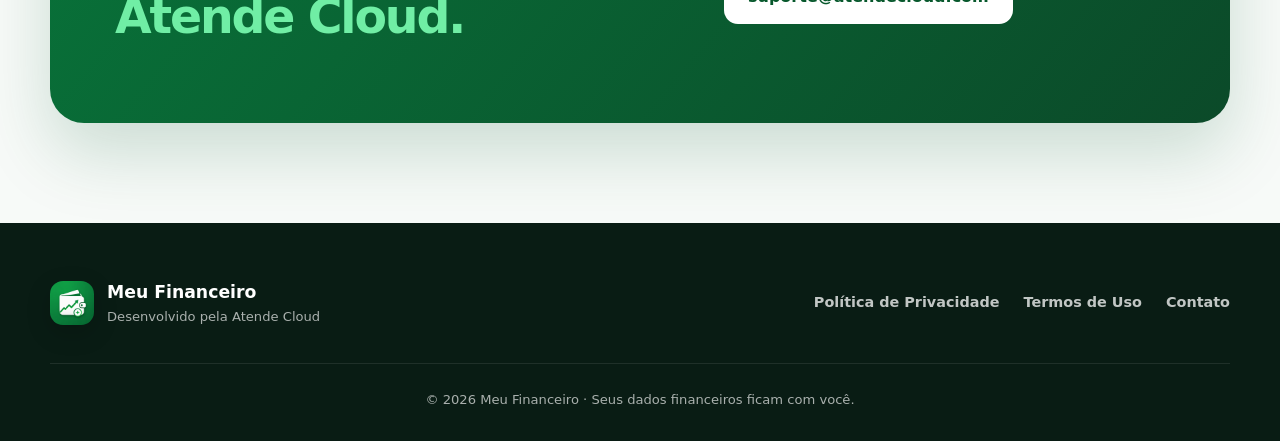
==== commit 1db26a3c: "Atualiza email de suporte da Atende Cloud" ====
--- a/index.html
+++ b/index.html
@@ -33,7 +33,7 @@
         <p class="hero-text">Receitas, despesas, cartões, faturas, metas e orçamentos reunidos em um aplicativo simples, privado e feito para a sua rotina.</p>
         <div class="hero-actions">
           <a class="button button-primary" href="#recursos">Conhecer os recursos <span aria-hidden="true">→</span></a>
-          <a class="button button-secondary" href="mailto:dev.contato.apps@gmail.com">Falar com o suporte</a>
+          <a class="button button-secondary" href="mailto:suporte@atendecloud.com">Falar com o suporte</a>
         </div>
         <div class="store-note"><span class="status-dot" aria-hidden="true"></span> Em breve na Google Play</div>
       </div>
@@ -122,7 +122,7 @@
       </div>
       <div class="developer-copy">
         <p>Tecnologia pensada para tornar o controle financeiro pessoal mais claro, seguro e acessível — com atenção aos detalhes e evolução contínua.</p>
-        <a class="button button-light" href="mailto:dev.contato.apps@gmail.com">dev.contato.apps@gmail.com</a>
+        <a class="button button-light" href="mailto:suporte@atendecloud.com">suporte@atendecloud.com</a>
       </div>
     </section>
   </main>
@@ -130,7 +130,7 @@
   <footer class="site-footer">
     <div class="footer-inner">
       <div class="footer-brand"><img src="./logo.png" alt="" width="44" height="44"><div><strong>Meu Financeiro</strong><span>Desenvolvido pela Atende Cloud</span></div></div>
-      <div class="footer-links"><a href="./privacidade/">Política de Privacidade</a><a href="./termos/">Termos de Uso</a><a href="mailto:dev.contato.apps@gmail.com">Contato</a></div>
+      <div class="footer-links"><a href="./privacidade/">Política de Privacidade</a><a href="./termos/">Termos de Uso</a><a href="mailto:suporte@atendecloud.com">Contato</a></div>
     </div>
     <div class="footer-bottom">© 2026 Meu Financeiro · Seus dados financeiros ficam com você.</div>
   </footer>
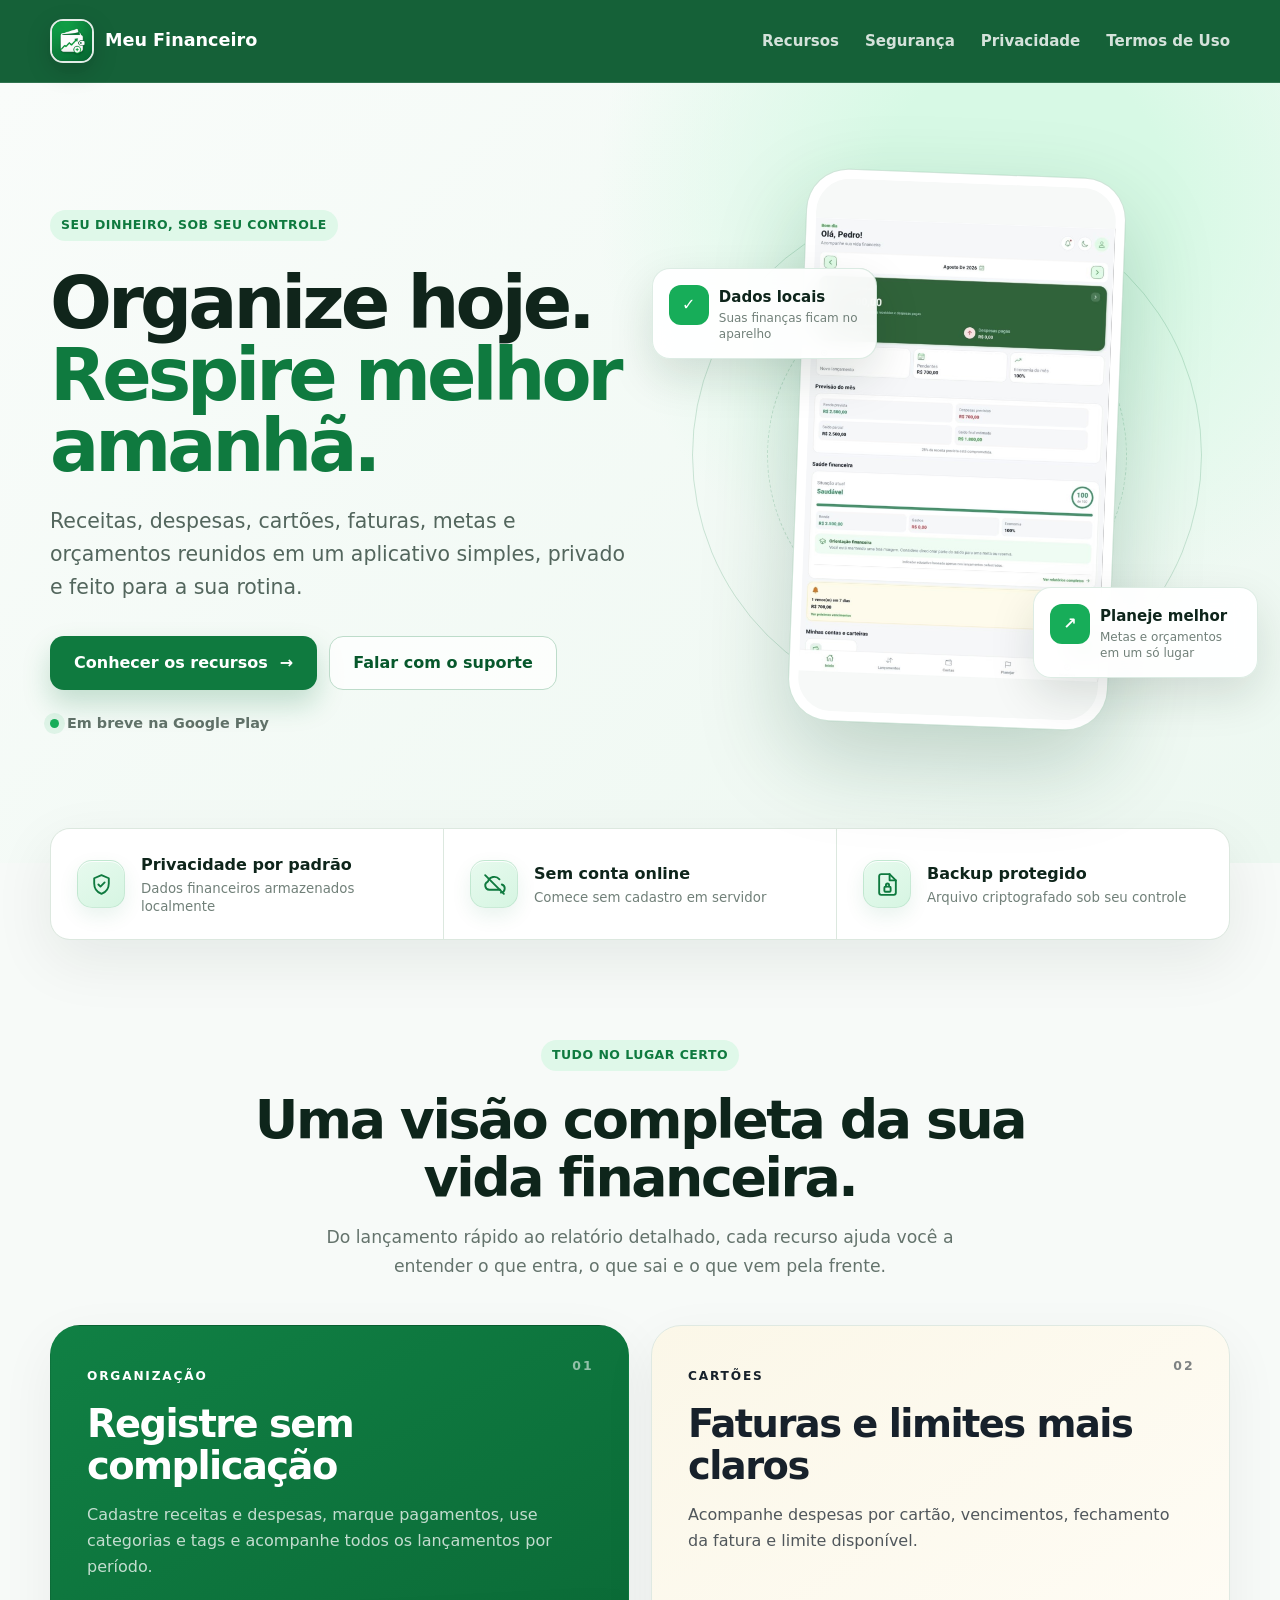
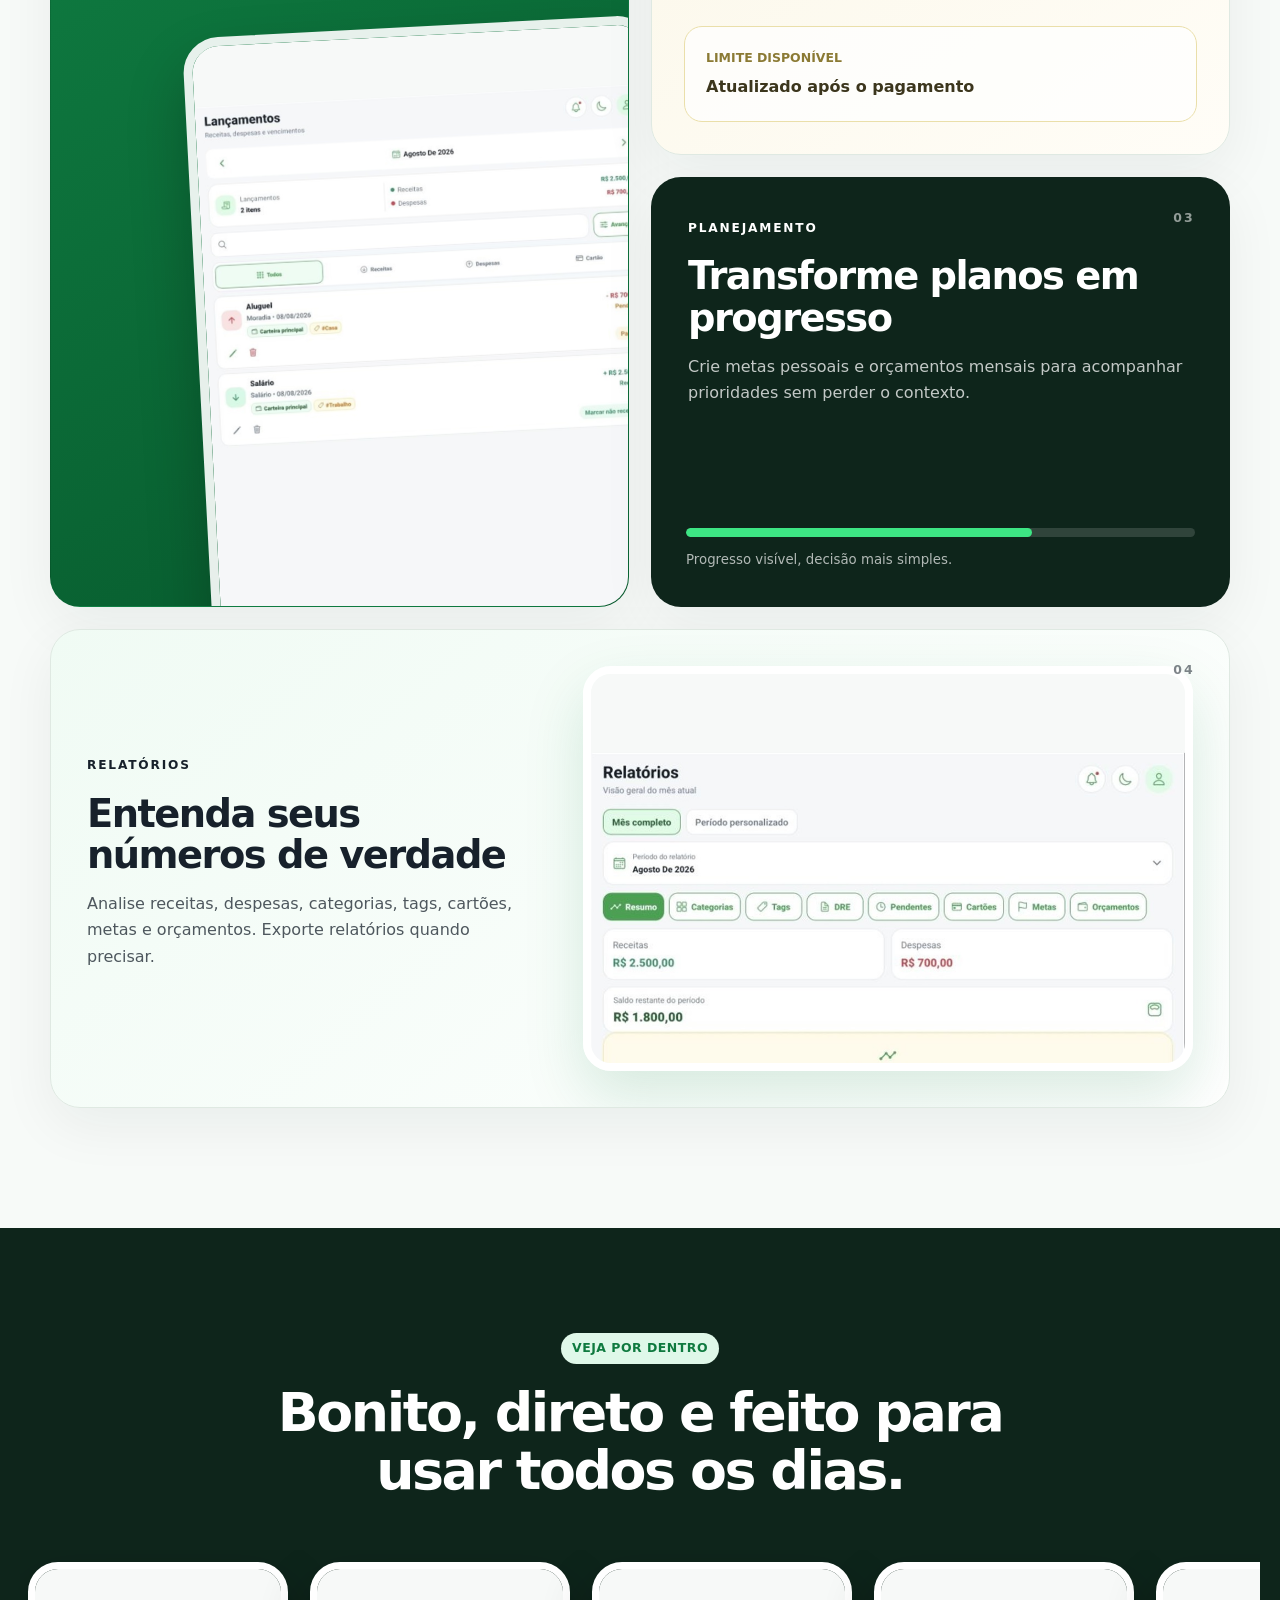
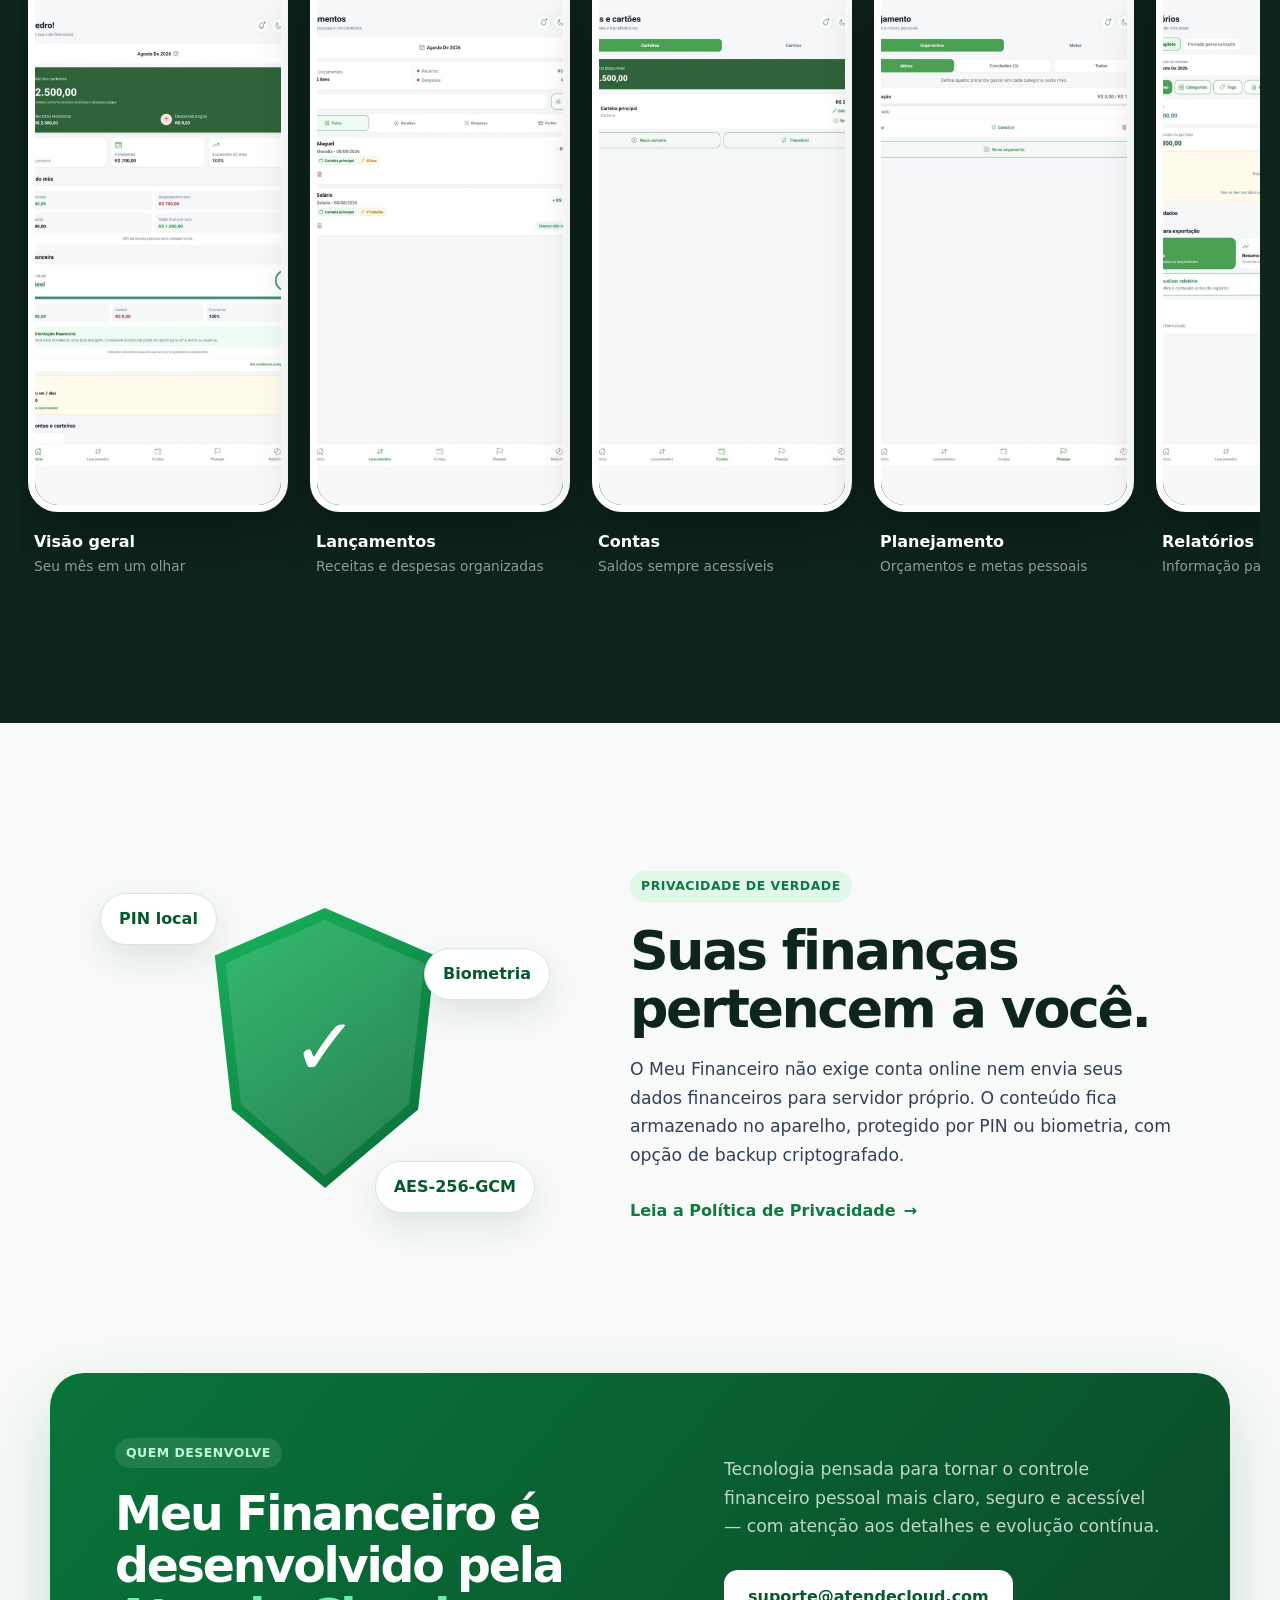
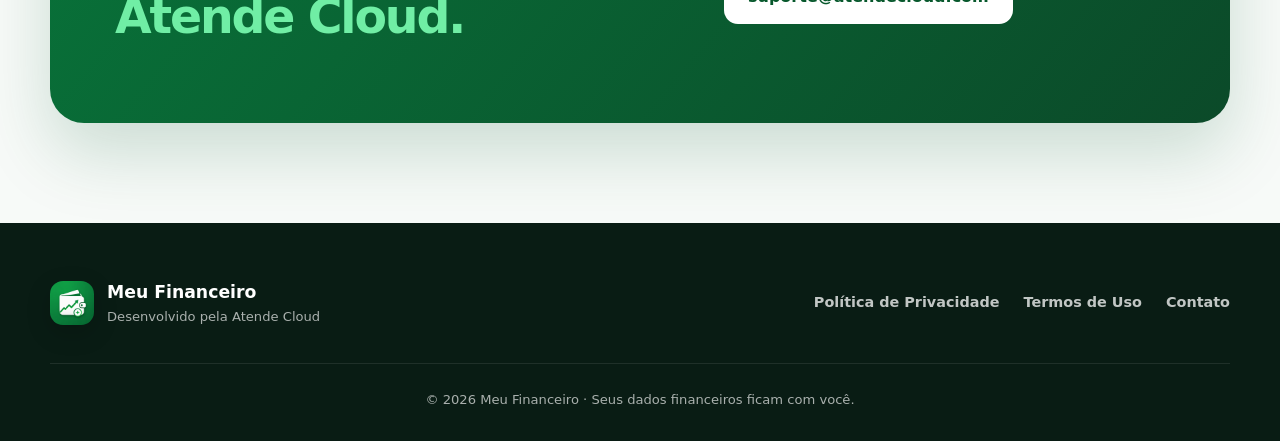
==== commit dd8d862e: "Melhora ícones dos diferenciais do site" ====
--- a/index.html
+++ b/index.html
@@ -49,9 +49,24 @@
     </section>
 
     <section class="trust-strip" aria-label="Diferenciais do aplicativo">
-      <article><span class="trust-icon">⌂</span><div><strong>Privacidade por padrão</strong><small>Dados financeiros armazenados localmente</small></div></article>
-      <article><span class="trust-icon">◇</span><div><strong>Sem conta online</strong><small>Comece sem cadastro em servidor</small></div></article>
-      <article><span class="trust-icon">↥</span><div><strong>Backup protegido</strong><small>Arquivo criptografado sob seu controle</small></div></article>
+      <article>
+        <span class="trust-icon" aria-hidden="true">
+          <svg viewBox="0 0 24 24"><path d="M12 3 5 6v5c0 4.6 2.8 8.4 7 10 4.2-1.6 7-5.4 7-10V6l-7-3Z"/><path d="m9 12 2 2 4-4"/></svg>
+        </span>
+        <div><strong>Privacidade por padrão</strong><small>Dados financeiros armazenados localmente</small></div>
+      </article>
+      <article>
+        <span class="trust-icon" aria-hidden="true">
+          <svg viewBox="0 0 24 24"><path d="M17.5 17H7a4 4 0 0 1-1.4-7.7A6.5 6.5 0 0 1 16.8 7"/><path d="M19 12a4 4 0 0 1-.8 7.8"/><path d="m3 3 18 18"/></svg>
+        </span>
+        <div><strong>Sem conta online</strong><small>Comece sem cadastro em servidor</small></div>
+      </article>
+      <article>
+        <span class="trust-icon" aria-hidden="true">
+          <svg viewBox="0 0 24 24"><path d="M14 2H6a2 2 0 0 0-2 2v16a2 2 0 0 0 2 2h12a2 2 0 0 0 2-2V8Z"/><path d="M14 2v6h6"/><rect x="9" y="14" width="6" height="5" rx="1"/><path d="M10.5 14v-1.5a1.5 1.5 0 0 1 3 0V14"/></svg>
+        </span>
+        <div><strong>Backup protegido</strong><small>Arquivo criptografado sob seu controle</small></div>
+      </article>
     </section>
 
     <section class="section-heading" id="recursos">
--- a/styles.css
+++ b/styles.css
@@ -177,8 +177,11 @@
 .floating-plan { right: -28px; bottom: 105px; }
 
 .trust-strip { display: grid; grid-template-columns: repeat(3,1fr); gap: 1px; width: min(1180px,calc(100% - 40px)); margin: -35px auto 100px; overflow: hidden; border: 1px solid #dce8df; border-radius: 20px; background: #dce8df; box-shadow: 0 20px 60px rgba(14,37,27,.08); }
-.trust-strip article { display: flex; align-items: center; gap: 15px; padding: 23px 26px; background: #fff; }
-.trust-icon { display: grid; flex: 0 0 44px; place-items: center; width: 44px; height: 44px; border-radius: 13px; color: var(--home-green); background: var(--home-mint); font-size: 1.35rem; font-weight: 900; }
+.trust-strip article { display: flex; align-items: center; gap: 16px; padding: 23px 26px; background: #fff; transition: background .2s ease; }
+.trust-strip article:hover { z-index: 1; background: #f7fff9; }
+.trust-icon { display: grid; flex: 0 0 48px; place-items: center; width: 48px; height: 48px; border: 1px solid rgba(15,122,63,.12); border-radius: 15px; color: var(--home-green); background: linear-gradient(145deg,#e7faee,#d6f5e2); box-shadow: inset 0 1px 0 rgba(255,255,255,.9), 0 8px 20px rgba(15,122,63,.09); transition: color .2s ease, background .2s ease, box-shadow .2s ease; }
+.trust-icon svg { display: block; width: 25px; height: 25px; fill: none; stroke: currentColor; stroke-width: 1.8; stroke-linecap: round; stroke-linejoin: round; }
+.trust-strip article:hover .trust-icon { color: #fff; background: linear-gradient(145deg,var(--home-green-bright),var(--home-green)); box-shadow: 0 10px 24px rgba(15,122,63,.2); }
 .trust-strip strong,.trust-strip small { display: block; }
 .trust-strip strong { color: var(--home-dark); }
 .trust-strip small { margin-top: 2px; color: #718079; line-height: 1.35; }
@@ -198,7 +201,7 @@
 .feature-card p { max-width: 520px; color: inherit; opacity: .75; }
 .green-card { color: #fff; background: linear-gradient(150deg,#108044 0%,#07582c 100%); border-color: transparent; }
 .green-card .feature-copy { position: relative; z-index: 2; }
-.green-card img { position: absolute; right: -45px; bottom: -60px; width: 470px; border: 9px solid rgba(255,255,255,.9); border-radius: 36px; box-shadow: 0 30px 60px rgba(0,0,0,.24); transform: rotate(-3deg); }
+.green-card img { position: absolute; top: 300px; right: -45px; width: 470px; border: 9px solid rgba(255,255,255,.9); border-radius: 36px; box-shadow: 0 30px 60px rgba(0,0,0,.24); transform: rotate(-3deg); }
 .soft-card { background: linear-gradient(145deg,#fbf7e8,#fffdf7); }
 .mini-card { position: absolute; right: 32px; bottom: 32px; left: 32px; padding: 21px; border: 1px solid #eadfaa; border-radius: 18px; background: rgba(255,255,255,.72); }
 .mini-card span,.mini-card strong { display: block; }
@@ -267,7 +270,7 @@
   .orbit-one { left: -35%; }.orbit-two { left: -8%; }
   .trust-strip { width: calc(100% - 28px); margin-top: 0; margin-bottom: 75px; }
   .section-heading { width: calc(100% - 32px); }.section-heading h2 { font-size: 2.35rem; }
-  .feature-grid { width: calc(100% - 28px); gap: 14px; margin-bottom: 80px; }.feature-card { min-height: 400px; padding: 27px; border-radius: 24px; }.feature-large { min-height: 650px; }.green-card img { width: 360px; right: -50px; }.feature-wide { min-height: auto; }.report-card { gap: 22px; }
+  .feature-grid { width: calc(100% - 28px); gap: 14px; margin-bottom: 80px; }.feature-card { min-height: 400px; padding: 27px; border-radius: 24px; }.feature-large { min-height: 650px; }.green-card img { top: 310px; width: 360px; right: -50px; }.feature-wide { min-height: auto; }.report-card { gap: 22px; }
   .screens-section { padding: 80px 0; }.screens-track { max-width: calc(100% - 20px); grid-template-columns: repeat(5,235px); }.screens-track img { width: 235px; height: 500px; }
   .security-section { gap: 25px; width: calc(100% - 32px); padding: 90px 0; }.security-visual { min-height: 350px; }.shield { width: 205px; height: 235px; }.security-pill { font-size: .8rem; }
   .developer-section { width: calc(100% - 28px); margin-bottom: 60px; padding: 35px 27px; border-radius: 25px; }
